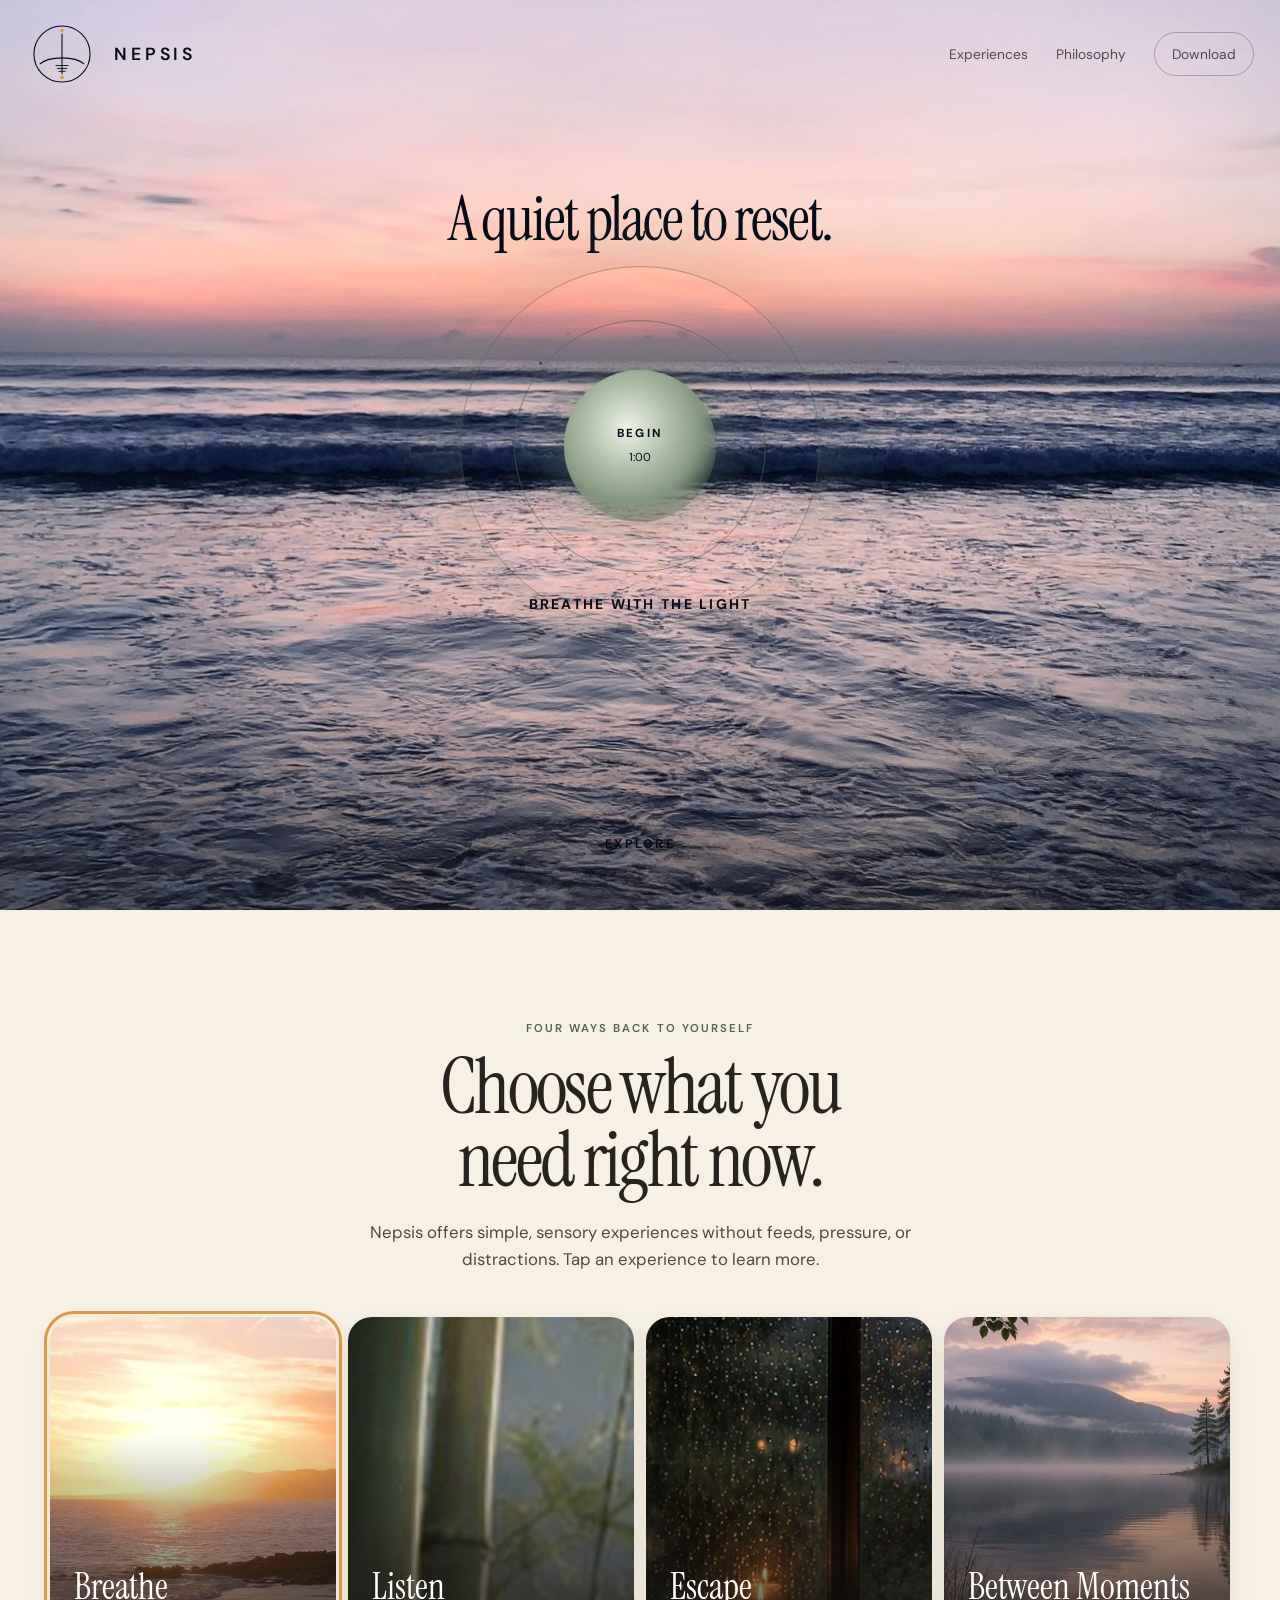
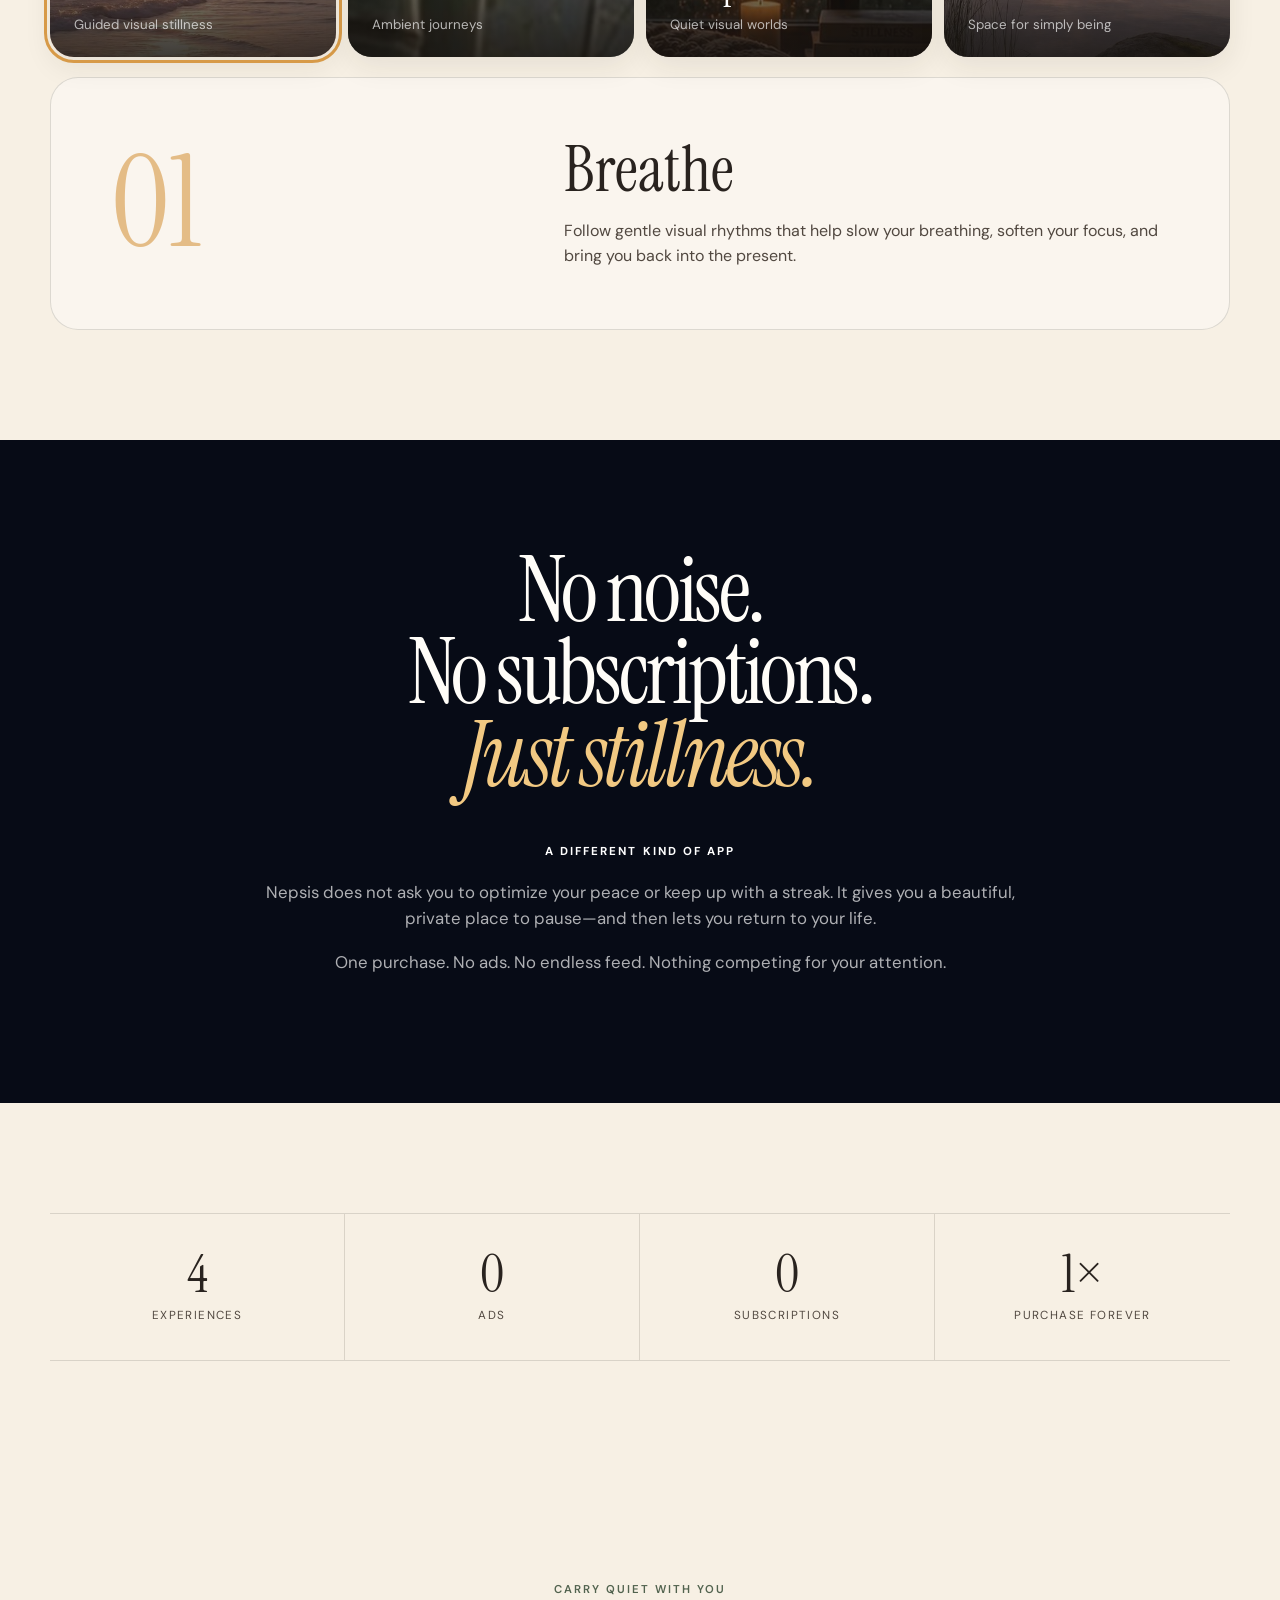
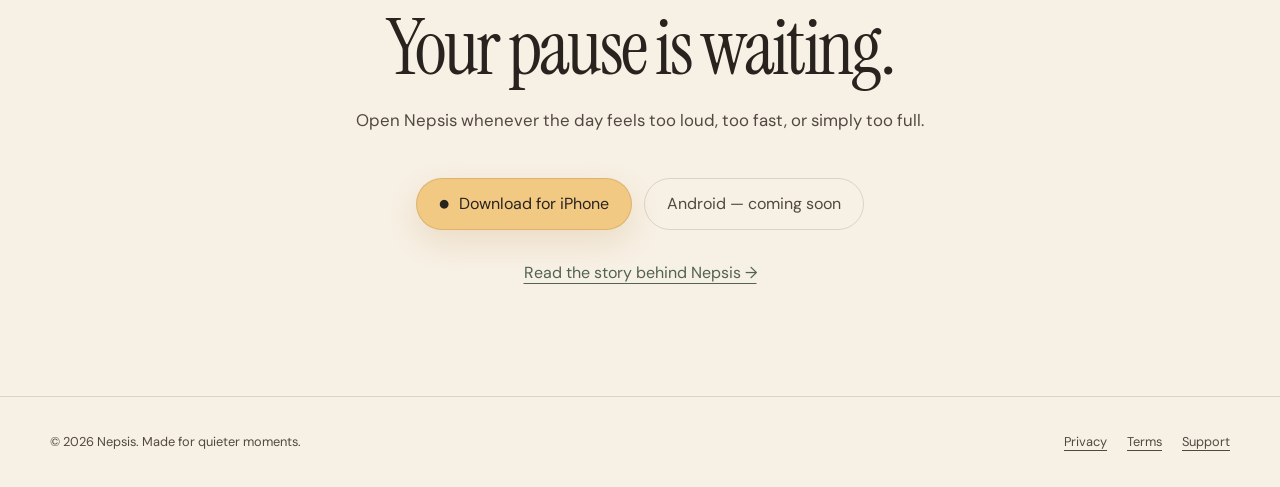
==== index.html @ 933b90a8 "Update index.html" ====
<!doctype html>
<html lang="en">
<head>
  <meta charset="utf-8">
  <meta name="viewport" content="width=device-width, initial-scale=1">
  <meta name="theme-color" content="#29231f">
  <meta name="description" content="Nepsis is a quiet space to breathe, listen, escape, and be still.">
  <title>Nepsis — A quiet place to reset</title>

  <link rel="preconnect" href="https://fonts.googleapis.com">
  <link rel="preconnect" href="https://fonts.gstatic.com" crossorigin>
  <link href="https://fonts.googleapis.com/css2?family=DM+Sans:wght@400;500;600&family=Instrument+Serif:ital@0;1&display=swap" rel="stylesheet">

  <style>
    :root {
      --ink: #29231f;
      --ink-soft: #514840;
      --cream: #f7f0e4;
      --cream-deep: #eee3d3;
      --sage: #879882;
      --sage-dark: #52634f;
      --amber: #d79a48;
      --amber-light: #f2c982;
      --mist: #dde2d7;
      --white: #fffdf8;
      --navy: #070b16;
      --line: rgba(41, 35, 31, 0.14);
      --shadow: 0 24px 70px rgba(38, 30, 23, 0.18);
      --serif: "Instrument Serif", Georgia, serif;
      --sans: "DM Sans", system-ui, sans-serif;
    }

    * { box-sizing: border-box; }
    html { scroll-behavior: smooth; }
    body {
      margin: 0;
      color: var(--ink);
      background: var(--cream);
      font-family: var(--sans);
      line-height: 1.6;
      overflow-x: hidden;
    }
    button, a { -webkit-tap-highlight-color: transparent; }
    button { font: inherit; }
    img { display: block; max-width: 100%; }
    a { color: inherit; }

    .skip-link {
      position: fixed;
      top: 10px;
      left: 10px;
      z-index: 1000;
      transform: translateY(-160%);
      padding: .75rem 1rem;
      color: var(--ink);
      background: var(--ink);
      border-radius: 999px;
    }
    .skip-link:focus { transform: translateY(0); }

    .hero {
      position: relative;
      min-height: 100svh;
      color: var(--white);
      isolation: isolate;
      overflow: hidden;
      background:
        linear-gradient(0deg, rgba(7,11,22,.12), transparent 38%),
        url("[data-uri]") center/cover;
    }
    .hero::after {
      content: "";
      position: absolute;
      inset: auto 0 0;
      height: 25%;
      z-index: -1;
      background: linear-gradient(transparent, rgba(42,34,26,.24));
    }

    .nav {
      width: 100%;
      margin: 0;
      padding: 18px 26px;
      display: flex;
      align-items: center;
      justify-content: space-between;
      gap: 24px;
    }
    .brand {
      display: inline-flex;
      align-items: center;
      gap: 16px;
      text-decoration: none;
      color: var(--navy);
      font-size: 1.1rem;
      font-weight: 600;
      letter-spacing: .22em;
    }
    .brand-logo {
      width: 72px;
      height: 72px;
      flex: 0 0 auto;
      color: var(--navy);
      filter: drop-shadow(0 1px 8px rgba(255,255,255,.38));
    }
    .nav-links {
      display: flex;
      align-items: center;
      gap: 28px;
      font-size: .86rem;
    }
    .nav-links a {
      text-decoration: none;
      color: rgba(41,35,31,.78);
      transition: color .2s ease;
    }
    .nav-links a:hover,
    .nav-links a:focus-visible { color: var(--ink); }
    .nav-download {
      padding: 10px 17px;
      border: 1px solid rgba(41,35,31,.3);
      border-radius: 999px;
    }

    .hero-inner {
      width: min(1180px, calc(100% - 40px));
      min-height: calc(100svh - 98px);
      margin: 0 auto;
      padding: clamp(50px, 9vh, 115px) 0 95px;
      display: grid;
      grid-template-columns: 1.1fr .9fr;
      align-items: center;
      gap: clamp(30px, 8vw, 120px);
    }
    .eyebrow {
      margin: 0 0 20px;
      display: flex;
      align-items: center;
      gap: 12px;
      color: var(--navy);
      text-transform: uppercase;
      letter-spacing: .18em;
      font-size: .86rem;
      font-weight: 700;
    }
    .eyebrow::before {
      content: "";
      width: 36px;
      height: 1px;
      background: var(--amber-light);
    }
    .hero-copy {
      max-width: 570px;
      position: relative;
      z-index: 4;
    }
    h1 {
      max-width: 570px;
      margin: 0;
      font-family: var(--serif);
      font-size: clamp(4rem, 5.8vw, 6.7rem);
      font-weight: 400;
      color: var(--navy);
      line-height: .9;
      letter-spacing: -.045em;
      text-wrap: balance;
    }
    .hero-copy > p:not(.eyebrow) {
      max-width: 510px;
      margin: 30px 0 0;
      color: var(--navy);
      font-size: clamp(1.08rem, 1.45vw, 1.26rem);
      font-weight: 500;
      line-height: 1.55;
    }
    .hero-actions {
      margin-top: 34px;
      display: flex;
      flex-wrap: wrap;
      gap: 12px;
    }
    .button {
      min-height: 52px;
      padding: 0 22px;
      border: 1px solid transparent;
      border-radius: 999px;
      display: inline-flex;
      align-items: center;
      justify-content: center;
      gap: 10px;
      text-decoration: none;
      cursor: pointer;
      transition: transform .2s ease, background .2s ease, border-color .2s ease;
    }
    .button:hover { transform: translateY(-2px); }
    .button-primary {
      color: var(--ink);
      background: var(--amber-light);
      box-shadow: 0 12px 32px rgba(215,154,72,.22);
    }
    .button-secondary {
      color: white;
      background: rgba(28,23,20,.92);
      border-color: rgba(28,23,20,.92);
      backdrop-filter: blur(12px);
    }
    .button-dark {
      color: var(--ink) !important;
      background: var(--amber-light);
      border-color: rgba(121, 78, 25, .18);
      box-shadow: 0 12px 30px rgba(179, 120, 45, .16);
    }
    .button-dark::before {
      content: "●";
      color: var(--ink);
      font-size: .72rem;
    }
    .play-icon {
      width: 26px;
      height: 26px;
      display: grid;
      place-items: center;
      border: 1px solid currentColor;
      border-radius: 50%;
      font-size: .65rem;
    }

    .breath-stage {
      width: min(32vw, 360px);
      min-height: 360px;
      position: absolute;
      left: 50%;
      top: 49%;
      z-index: 3;
      transform: translate(-50%, -50%);
      display: grid;
      place-items: center;
      padding: 0;
      pointer-events: none;
    }
    .orb-heading {
      position: absolute;
      left: 50%;
      bottom: calc(100% + 18px);
      width: min(760px, 72vw);
      max-width: none;
      margin: 0;
      transform: translateX(-50%);
      color: var(--navy);
      font-family: var(--serif);
      font-size: clamp(3.4rem, 4.8vw, 5.5rem);
      font-weight: 400;
      line-height: .95;
      letter-spacing: -.035em;
      text-align: center;
      white-space: nowrap;
      pointer-events: none;
    }
    .orb-button {
      position: relative;
      width: 100%;
      aspect-ratio: 1;
      border: 0;
      border-radius: 50%;
      color: white;
      background: transparent;
      cursor: pointer;
      display: grid;
      place-items: center;
      pointer-events: auto;
    }
    .orb-button::before,
    .orb-button::after,
    .orb-core {
      content: "";
      position: absolute;
      border-radius: 50%;
    }
    .orb-button::before {
      inset: 0;
      border: 1px solid rgba(82,99,79,.5);
      box-shadow: 0 0 75px 14px rgba(135,152,130,.2);
    }
    .orb-button::after {
      inset: 15%;
      border: 1px solid rgba(82,99,79,.62);
    }
    .orb-core {
      inset: 29%;
      background:
        radial-gradient(circle at 42% 38%, #edf2e9 0%, #b8c5b1 28%, #879882 56%, rgba(82,99,79,.36) 75%, transparent 76%);
      filter: drop-shadow(0 0 28px rgba(109,132,104,.6));
      transition: transform 4s cubic-bezier(.4,0,.2,1), filter 1s ease;
    }
    .orb-label {
      position: absolute;
      bottom: 3%;
      left: 50%;
      transform: translateX(-50%);
      width: max-content;
      color: var(--navy);
      font-size: .88rem;
      font-weight: 700;
      letter-spacing: .16em;
      text-transform: uppercase;
    }
    .orb-button:hover .orb-core { filter: drop-shadow(0 0 42px rgba(109,132,104,.9)); }

    .scroll-cue {
      position: absolute;
      left: 50%;
      bottom: 22px;
      transform: translateX(-50%);
      z-index: 2;
      color: var(--navy);
      font-size: .78rem;
      font-weight: 700;
      text-transform: uppercase;
      letter-spacing: .18em;
      text-decoration: none;
      display: grid;
      place-items: center;
      gap: 8px;
    }
    .scroll-cue::after {
      content: "";
      width: 1px;
      height: 25px;
      background: rgba(41,35,31,.45);
    }

    .section {
      width: min(1180px, calc(100% - 40px));
      margin: 0 auto;
      padding: 110px 0;
    }
    .section-kicker {
      margin: 0 0 13px;
      color: var(--sage-dark);
      text-transform: uppercase;
      letter-spacing: .18em;
      font-size: .71rem;
      font-weight: 600;
    }
    .section-heading {
      max-width: 760px;
      margin: 0;
      font-family: var(--serif);
      font-size: clamp(3rem, 6vw, 5.6rem);
      font-weight: 400;
      line-height: .95;
      letter-spacing: -.035em;
      text-wrap: balance;
    }
    .section-intro {
      max-width: 620px;
      margin: 22px 0 44px;
      color: var(--ink-soft);
      font-size: 1.05rem;
    }

    .experience-tabs {
      display: grid;
      grid-template-columns: repeat(4, 1fr);
      gap: 12px;
    }
    #experiences > .section-kicker,
    #experiences > .section-heading,
    #experiences > .section-intro {
      margin-left: auto;
      margin-right: auto;
      text-align: center;
    }
    .experience-tab {
      padding: 0;
      border: 0;
      border-radius: 24px;
      overflow: hidden;
      position: relative;
      min-height: 340px;
      color: white;
      background: var(--ink);
      text-align: left;
      cursor: pointer;
      box-shadow: 0 10px 28px rgba(41,35,31,.08);
    }
    .experience-tab {
      background-size: cover;
      background-position: center;
    }
    /* ORIGINAL_APP_IMAGES */
  .card-breathe{ background-image:url('[data-uri]'); }
  .card-listen{ background-image:url('[data-uri]'); }
  .card-escape{ background-image:url('[data-uri]'); }
  .card-between{ background-image:url('[data-uri]'); }
    .experience-tab::after {
      content: "";
      position: absolute;
      inset: 0;
      background: linear-gradient(transparent 35%, rgba(25,21,18,.84));
    }
    .experience-tab span {
      position: absolute;
      z-index: 1;
      left: 24px;
      right: 24px;
      bottom: 22px;
    }
    .experience-tab strong {
      display: block;
      font-family: var(--serif);
      font-size: 2.25rem;
      font-weight: 400;
      line-height: 1;
    }
    .experience-tab small {
      display: block;
      margin-top: 9px;
      color: rgba(255,255,255,.68);
    }
    .experience-tab:hover,
    .experience-tab[aria-selected="true"] { background-size: 106%; }
    .experience-tab[aria-selected="true"] {
      outline: 3px solid var(--amber);
      outline-offset: 3px;
    }

    .experience-panel {
      margin-top: 20px;
      min-height: 245px;
      padding: clamp(30px, 5vw, 60px);
      border: 1px solid var(--line);
      border-radius: 28px;
      display: grid;
      grid-template-columns: .8fr 1.2fr;
      align-items: center;
      gap: 50px;
      background: rgba(255,255,255,.36);
    }
    .panel-number {
      font-family: var(--serif);
      color: var(--amber);
      font-size: clamp(5rem, 10vw, 9rem);
      line-height: .75;
      opacity: .62;
    }
    .experience-panel h3 {
      margin: 0;
      font-family: var(--serif);
      font-size: clamp(2.4rem, 5vw, 4.3rem);
      font-weight: 400;
      line-height: 1;
    }
    .experience-panel p {
      max-width: 620px;
      margin: 16px 0 0;
      color: var(--ink-soft);
    }

    .philosophy {
      width: 100%;
      background: var(--navy);
      color: var(--white);
    }
    .philosophy .section {
      display: block;
      text-align: center;
    }
    .quote {
      margin: 0 auto;
      max-width: 900px;
      font-family: var(--serif);
      font-size: clamp(3.5rem, 7vw, 6.9rem);
      line-height: .92;
      letter-spacing: -.04em;
    }
    .quote em { color: var(--amber-light); font-weight: 400; }
    .philosophy-copy {
      max-width: 760px;
      margin: 46px auto 0;
      color: rgba(255,255,255,.68);
      font-size: 1.05rem;
    }
    .philosophy-copy strong {
      display: block;
      margin-bottom: 13px;
      color: white;
      font-size: .72rem;
      text-transform: uppercase;
      letter-spacing: .18em;
    }

    .facts {
      display: grid;
      grid-template-columns: repeat(4, 1fr);
      border-top: 1px solid var(--line);
      border-bottom: 1px solid var(--line);
    }
    .fact {
      padding: 34px 25px;
      text-align: center;
      border-right: 1px solid var(--line);
    }
    .fact:last-child { border-right: 0; }
    .fact strong {
      display: block;
      font-family: var(--serif);
      font-size: 3.3rem;
      font-weight: 400;
      line-height: 1;
    }
    .fact span {
      color: var(--ink-soft);
      font-size: .73rem;
      text-transform: uppercase;
      letter-spacing: .12em;
    }

    .download {
      text-align: center;
    }
    .download .section-heading { margin-inline: auto; }
    .download .section-intro { margin-inline: auto; }
    .download-actions {
      display: flex;
      justify-content: center;
      flex-wrap: wrap;
      gap: 12px;
    }
    .coming-soon {
      color: var(--ink-soft);
      background: transparent;
      border-color: var(--line);
      cursor: default;
    }
    .book-link {
      margin-top: 30px;
      display: inline-block;
      color: var(--sage-dark);
      text-underline-offset: 5px;
    }

    footer {
      border-top: 1px solid var(--line);
    }
    .footer-inner {
      width: min(1180px, calc(100% - 40px));
      margin: 0 auto;
      padding: 35px 0;
      display: flex;
      justify-content: space-between;
      gap: 25px;
      color: var(--ink-soft);
      font-size: .8rem;
    }
    .footer-links { display: flex; flex-wrap: wrap; gap: 20px; }
    .footer-links a { text-underline-offset: 4px; }

    .orb-button.inhale .orb-core { animation: inhale 4s ease-in-out forwards; }
    .orb-button.hold .orb-core { transform: scale(1.2); }
    .orb-button.exhale .orb-core { animation: exhale 6s ease-in-out forwards; }
    @keyframes inhale { from { transform: scale(.68); } to { transform: scale(1); } }
    @keyframes exhale { from { transform: scale(1); } to { transform: scale(.68); } }
    .breath-status {
      position: absolute;
      top: 50%;
      left: 50%;
      z-index: 3;
      transform: translate(-50%, -50%);
      text-align: center;
      color: var(--navy);
      pointer-events: none;
    }
    .breath-status strong {
      display: block;
      font-size: .73rem;
      letter-spacing: .2em;
      text-transform: uppercase;
    }
    .breath-status span {
      display: block;
      margin-top: 6px;
      font-size: .72rem;
      font-variant-numeric: tabular-nums;
    }

    :focus-visible {
      outline: 3px solid var(--amber-light);
      outline-offset: 4px;
    }

    @media (max-width: 900px) {
      .nav-links a:not(.nav-download) { display: none; }
      .hero-inner { grid-template-columns: 1fr; align-content: center; }
      .hero-copy { padding-top: 4vh; }
      .breath-stage {
        width: min(54vw, 320px);
        min-height: 320px;
        left: 50%;
        top: 58%;
      }
      .orb-button { width: 100%; }
      .experience-tabs { grid-template-columns: 1fr 1fr; }
      .philosophy .section { grid-template-columns: 1fr; gap: 45px; }
    }

    @media (max-width: 620px) {
      .nav { width: 100%; padding: 14px; }
      .brand { gap: 10px; font-size: .85rem; }
      .brand-logo { width: 48px; height: 48px; }
      .nav-download { padding: 8px 12px; }
      .hero-inner, .section, .footer-inner { width: min(100% - 28px, 1180px); }
      .hero-inner { padding-top: 35px; gap: 10px; }
      h1 { font-size: clamp(3.65rem, 17vw, 5.4rem); }
      .hero-actions { display: grid; }
      .button { width: 100%; }
      .breath-stage { min-height: 270px; }
      .breath-stage {
        position: relative;
        left: auto;
        top: auto;
        transform: none;
        width: min(76vw, 290px);
        min-height: auto;
        margin: 100px auto 30px;
        display: flex;
        flex-direction: column;
      }
      .orb-heading {
        position: static;
        width: min(94vw, 560px);
        margin: 0 0 24px;
        transform: none;
        font-size: clamp(3rem, 14vw, 4.8rem);
        white-space: normal;
      }
      .orb-label { bottom: 0; }
      .section { padding: 80px 0; }
      .experience-tabs { grid-template-columns: 1fr; }
      .experience-tab { min-height: 240px; }
      .experience-panel { grid-template-columns: 1fr; gap: 22px; }
      .panel-number { font-size: 5rem; }
      .facts { grid-template-columns: 1fr 1fr; }
      .fact:nth-child(2) { border-right: 0; }
      .fact:nth-child(-n+2) { border-bottom: 1px solid var(--line); }
      .footer-inner { flex-direction: column; }
    }

    @media (prefers-reduced-motion: reduce) {
      html { scroll-behavior: auto; }
      *, *::before, *::after {
        animation-duration: .01ms !important;
        animation-iteration-count: 1 !important;
        transition-duration: .01ms !important;
      }
    }
  </style>
</head>

<body>
  <a class="skip-link" href="#main">Skip to content</a>

  <header class="hero" id="home">
    <nav class="nav" aria-label="Main navigation">
      <a class="brand" href="#home" aria-label="Nepsis home">
        <svg class="brand-logo" viewBox="0 0 200 200" fill="none" aria-hidden="true">
          <circle cx="100" cy="100" r="78" stroke="currentColor" stroke-width="3"/>
          <circle cx="100" cy="35" r="5" fill="#d79a48"/>
          <circle cx="100" cy="165" r="5" fill="#d79a48"/>
          <line x1="100" y1="44" x2="100" y2="156" stroke="currentColor" stroke-width="3"/>
          <path d="M38 128 C65 105 135 105 162 128" stroke="currentColor" stroke-width="3"/>
          <line x1="82" y1="132" x2="118" y2="132" stroke="currentColor" stroke-width="2.5"/>
          <line x1="86" y1="140" x2="114" y2="140" stroke="currentColor" stroke-width="2.5"/>
          <line x1="90" y1="148" x2="110" y2="148" stroke="currentColor" stroke-width="2.5"/>
        </svg>
        <span>NEPSIS</span>
      </a>
      <div class="nav-links">
        <a href="#experiences">Experiences</a>
        <a href="#philosophy">Philosophy</a>
        <a class="nav-download" href="#download">Download</a>
      </div>
    </nav>

    <div class="hero-inner">
      <div class="breath-stage">
        <h1 class="orb-heading">A quiet place to reset.</h1>
        <button class="orb-button breath-trigger" type="button" aria-label="Open a 60-second guided breathing exercise">
          <span class="orb-core" aria-hidden="true"></span>
          <span class="breath-status"><strong id="hero-phase">Begin</strong><span id="hero-time">1:00</span></span>
          <span class="orb-label">Breathe with the light</span>
        </button>
      </div>
    </div>
    <a class="scroll-cue" href="#experiences">Explore</a>
  </header>

  <main id="main">
    <section class="section" id="experiences">
      <p class="section-kicker">Four ways back to yourself</p>
      <h2 class="section-heading">Choose what you need right now.</h2>
      <p class="section-intro">Nepsis offers simple, sensory experiences without feeds, pressure, or distractions. Tap an experience to learn more.</p>

      <div class="experience-tabs" role="tablist" aria-label="Nepsis experiences">
        <button class="experience-tab card-breathe" role="tab" aria-selected="true" aria-controls="experience-detail" data-key="breathe">
          <span><strong>Breathe</strong><small>Guided visual stillness</small></span>
        </button>
        <button class="experience-tab card-listen" role="tab" aria-selected="false" aria-controls="experience-detail" data-key="listen">
          <span><strong>Listen</strong><small>Ambient journeys</small></span>
        </button>
        <button class="experience-tab card-escape" role="tab" aria-selected="false" aria-controls="experience-detail" data-key="escape">
          <span><strong>Escape</strong><small>Quiet visual worlds</small></span>
        </button>
        <button class="experience-tab card-between" role="tab" aria-selected="false" aria-controls="experience-detail" data-key="moments">
          <span><strong>Between Moments</strong><small>Space for simply being</small></span>
        </button>
      </div>

      <div class="experience-panel" id="experience-detail" role="tabpanel" aria-live="polite">
        <div class="panel-number" id="panel-number">01</div>
        <div>
          <h3 id="panel-title">Breathe</h3>
          <p id="panel-copy">Follow gentle visual rhythms that help slow your breathing, soften your focus, and bring you back into the present.</p>
        </div>
      </div>
    </section>

    <section class="philosophy" id="philosophy">
      <div class="section">
        <blockquote class="quote">No noise.<br>No subscriptions.<br><em>Just stillness.</em></blockquote>
        <div class="philosophy-copy">
          <strong>A different kind of app</strong>
          <p>Nepsis does not ask you to optimize your peace or keep up with a streak. It gives you a beautiful, private place to pause—and then lets you return to your life.</p>
          <p>One purchase. No ads. No endless feed. Nothing competing for your attention.</p>
        </div>
      </div>
    </section>

    <section class="section" aria-label="Nepsis facts">
      <div class="facts">
        <div class="fact"><strong>4</strong><span>Experiences</span></div>
        <div class="fact"><strong>0</strong><span>Ads</span></div>
        <div class="fact"><strong>0</strong><span>Subscriptions</span></div>
        <div class="fact"><strong>1×</strong><span>Purchase forever</span></div>
      </div>
    </section>

    <section class="section download" id="download">
      <p class="section-kicker">Carry quiet with you</p>
      <h2 class="section-heading">Your pause is waiting.</h2>
      <p class="section-intro">Open Nepsis whenever the day feels too loud, too fast, or simply too full.</p>
      <div class="download-actions">
        <a class="button button-dark" href="https://apps.apple.com/us/app/nepsis-space/id6784312699" target="_blank" rel="noopener">Download for iPhone</a>
        <span class="button coming-soon" aria-label="Android version coming soon">Android — coming soon</span>
      </div>
      <a class="book-link" href="/The_App_I_Almost_Didnt_Build%20%283%29.pdf">Read the story behind Nepsis →</a>
    </section>
  </main>

  <footer>
    <div class="footer-inner">
      <span>© <span id="year"></span> Nepsis. Made for quieter moments.</span>
      <div class="footer-links">
        <a href="/privacy-policy.html">Privacy</a>
        <a href="/terms-of-service.html">Terms</a>
        <a href="/support.html">Support</a>
      </div>
    </div>
  </footer>

  <script>
    const experiences = {
      breathe: {
        number: "01",
        title: "Breathe",
        copy: "Follow gentle visual rhythms that help slow your breathing, soften your focus, and bring you back into the present."
      },
      listen: {
        number: "02",
        title: "Listen",
        copy: "Move through a curated collection of ambient soundscapes designed for rest, reflection, reading, or a calmer evening."
      },
      escape: {
        number: "03",
        title: "Escape",
        copy: "Step into slow, atmospheric visual worlds—small doorways away from urgency and back toward wonder."
      },
      moments: {
        number: "04",
        title: "Between Moments",
        copy: "Stay with a quiet image and a looping soundscape. Nothing to complete, achieve, or check off. Just a little room to be."
      }
    };

    const tabs = [...document.querySelectorAll(".experience-tab")];
    const panelNumber = document.getElementById("panel-number");
    const panelTitle = document.getElementById("panel-title");
    const panelCopy = document.getElementById("panel-copy");

    tabs.forEach((tab, index) => {
      tab.addEventListener("click", () => selectExperience(tab));
      tab.addEventListener("keydown", event => {
        if (!["ArrowLeft", "ArrowRight", "ArrowUp", "ArrowDown"].includes(event.key)) return;
        event.preventDefault();
        const direction = ["ArrowRight", "ArrowDown"].includes(event.key) ? 1 : -1;
        const next = tabs[(index + direction + tabs.length) % tabs.length];
        next.focus();
        selectExperience(next);
      });
    });

    function selectExperience(tab) {
      tabs.forEach(item => item.setAttribute("aria-selected", String(item === tab)));
      const content = experiences[tab.dataset.key];
      panelNumber.textContent = content.number;
      panelTitle.textContent = content.title;
      panelCopy.textContent = content.copy;
    }

    const heroOrb = document.querySelector(".orb-button");
    const phaseLabel = document.getElementById("hero-phase");
    const timeLeft = document.getElementById("hero-time");
    const triggers = document.querySelectorAll(".breath-trigger");
    let sessionTimer = null;
    let sessionStartedAt = 0;
    const totalSeconds = 60;

    triggers.forEach(trigger => trigger.addEventListener("click", startBreathing));

    function startBreathing() {
      clearInterval(sessionTimer);
      sessionStartedAt = Date.now();
      document.querySelector(".breath-stage").scrollIntoView({ behavior: "smooth", block: "center" });
      updateSession();
      sessionTimer = setInterval(updateSession, 100);
    }

    function updateSession() {
      const elapsed = Math.min((Date.now() - sessionStartedAt) / 1000, totalSeconds);
      const remaining = Math.max(0, Math.ceil(totalSeconds - elapsed));
      timeLeft.textContent = `0:${String(remaining).padStart(2, "0")}`;
      const cyclePosition = elapsed % 12;
      let phase;
      if (cyclePosition < 4) phase = "inhale";
      else if (cyclePosition < 6) phase = "hold";
      else phase = "exhale";

      heroOrb.className = `orb-button breath-trigger ${phase}`;
      phaseLabel.textContent = phase === "inhale" ? "Breathe in" : phase === "hold" ? "Hold gently" : "Breathe out";

      if (elapsed >= totalSeconds) {
        clearInterval(sessionTimer);
        sessionTimer = null;
        heroOrb.className = "orb-button breath-trigger";
        phaseLabel.textContent = "Complete";
        timeLeft.textContent = "0:00";
      }
    }

    document.getElementById("year").textContent = new Date().getFullYear();
  </script>
</body>
</html>
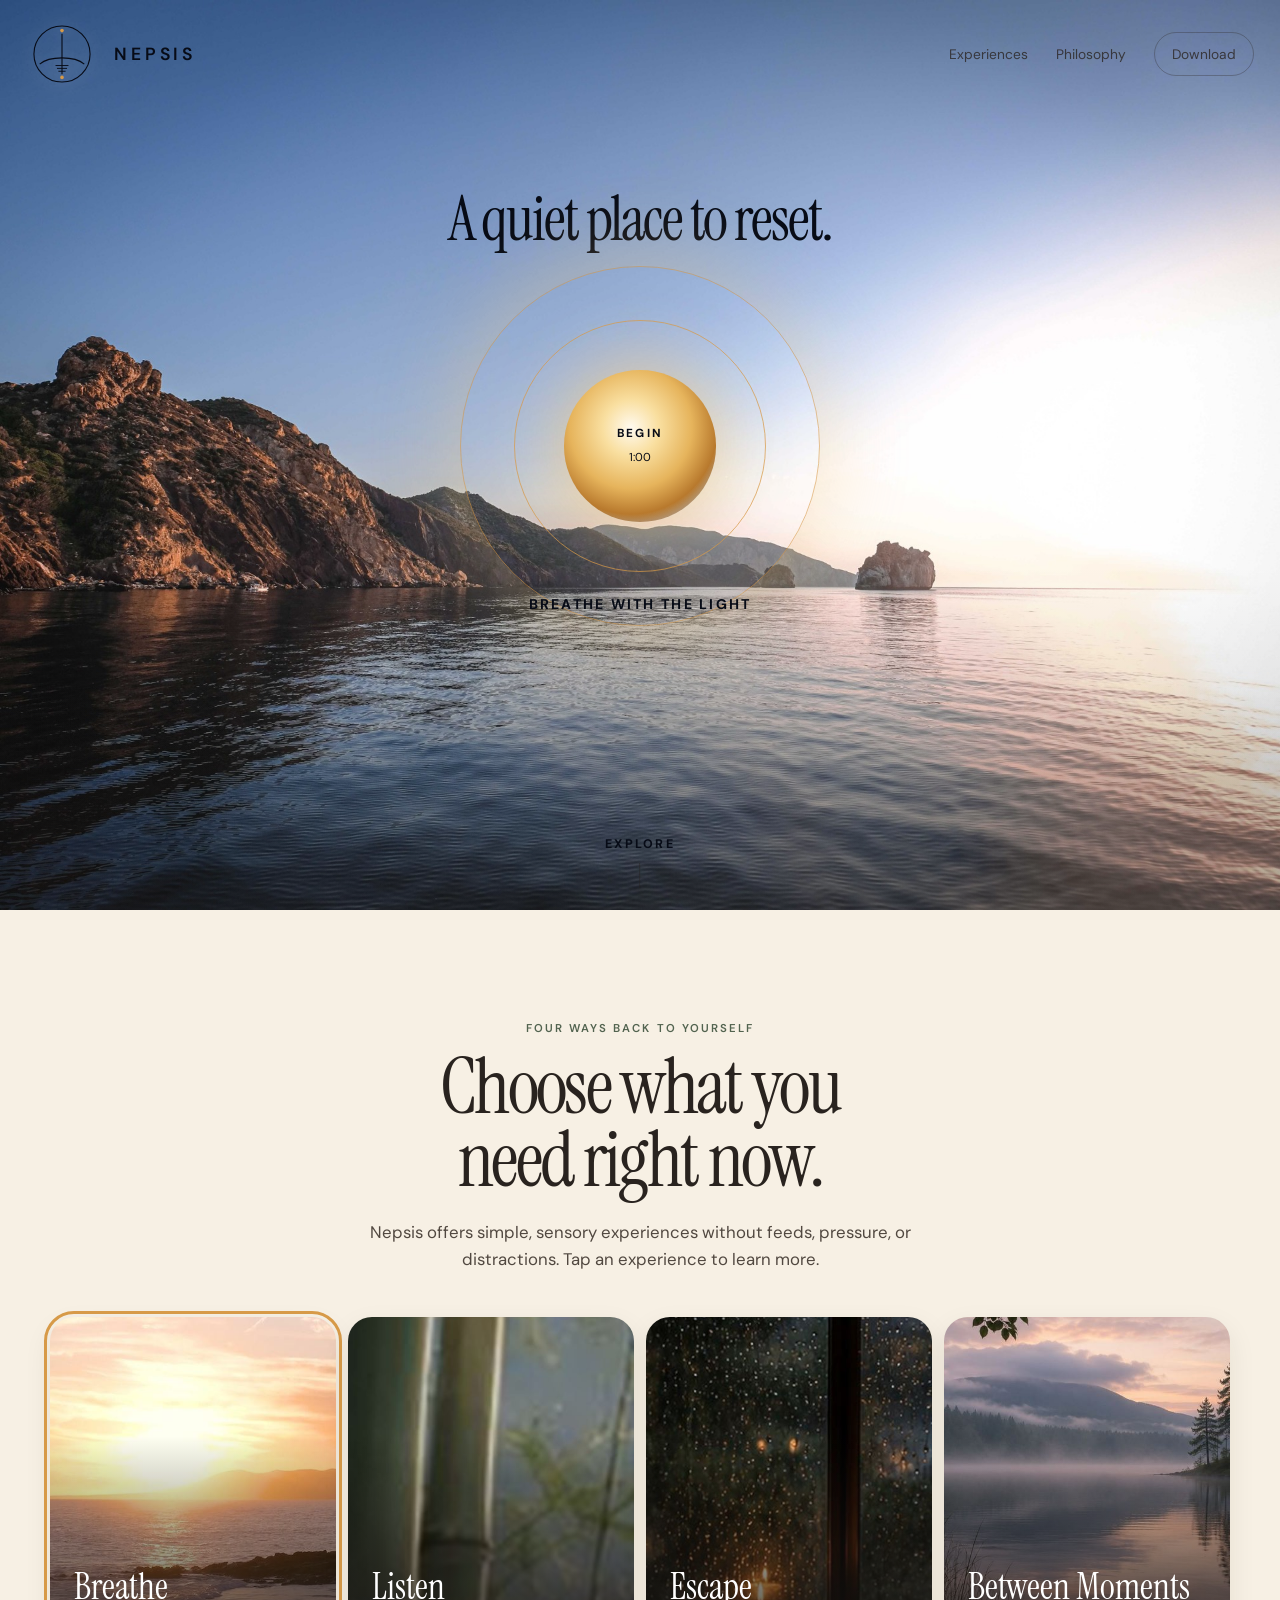
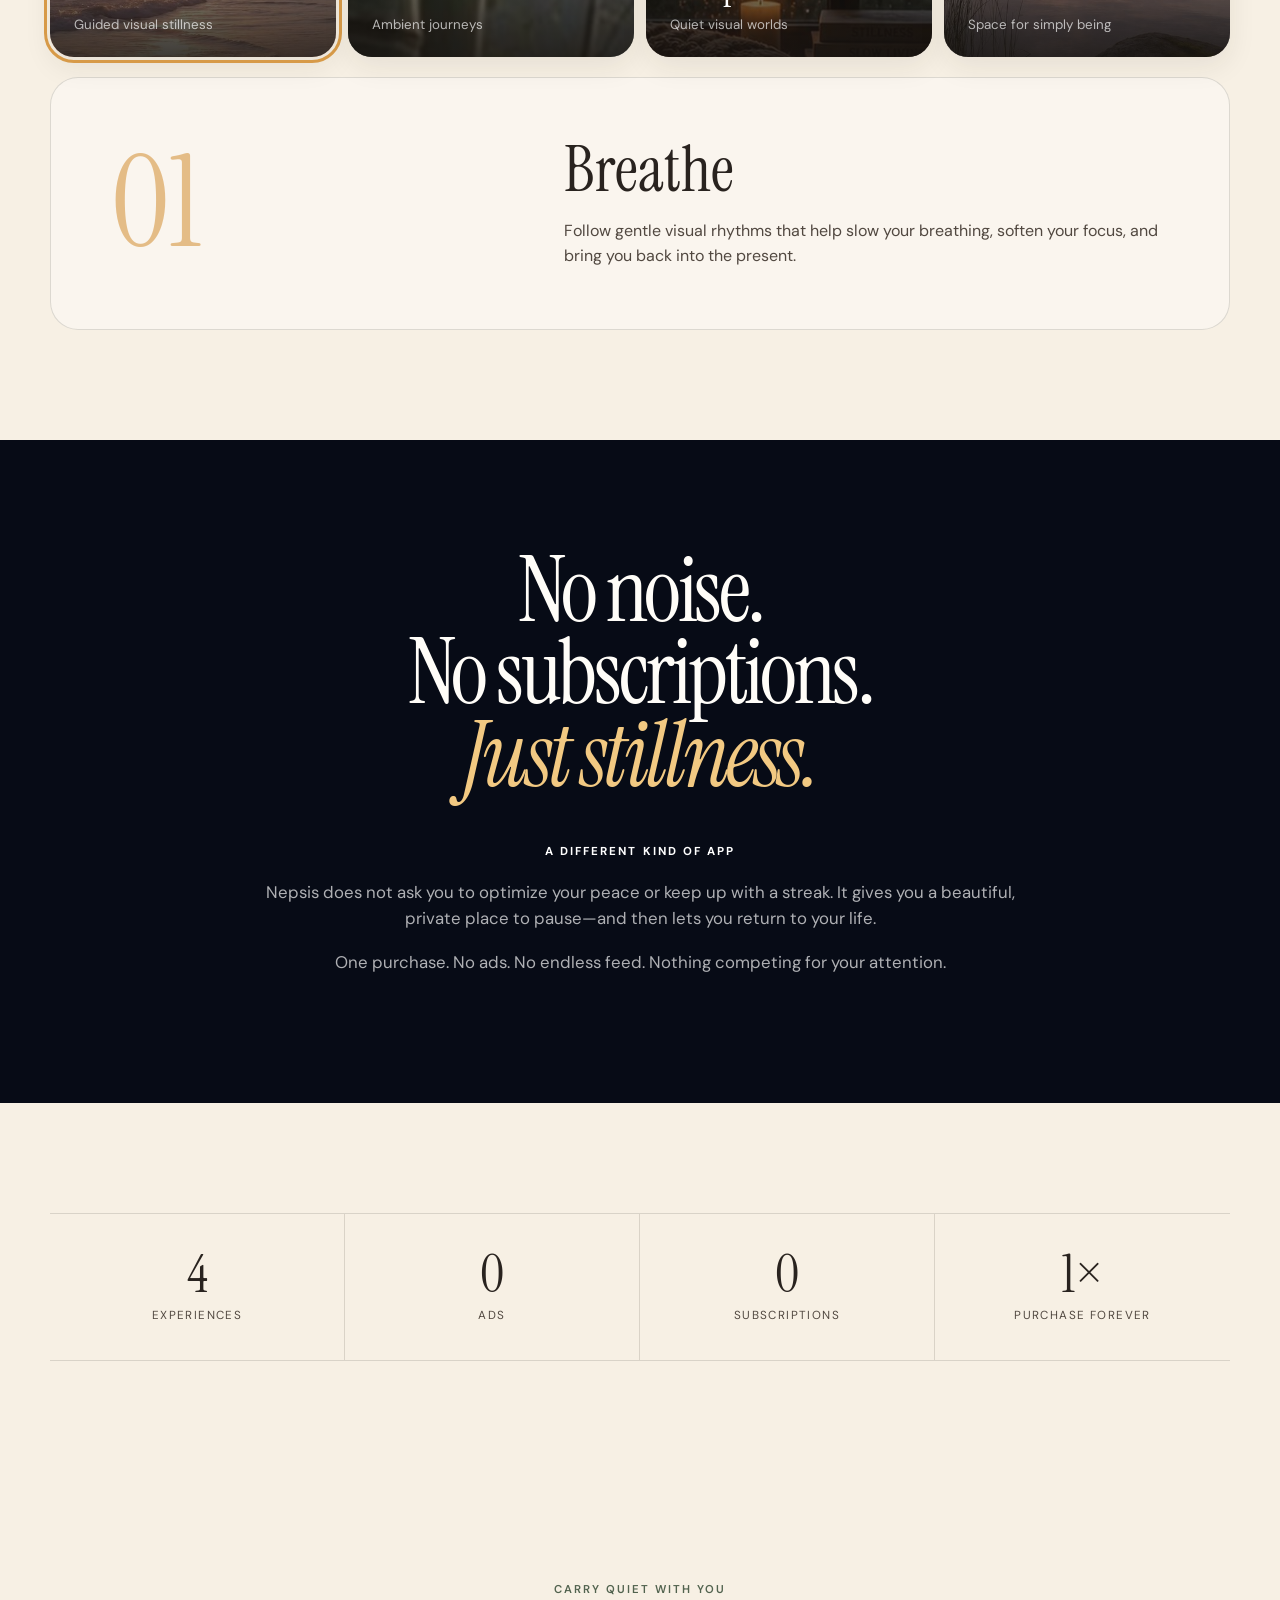
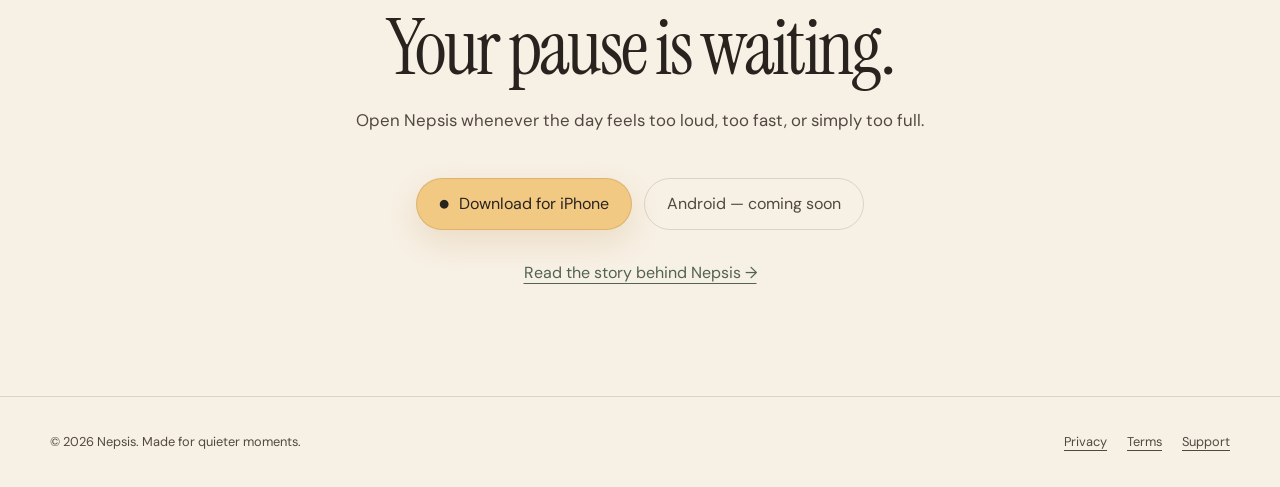
==== commit 14b6c0a4: "Update index.html" ====
--- a/index.html
+++ b/index.html
@@ -66,7 +66,7 @@
       overflow: hidden;
       background:
         linear-gradient(0deg, rgba(7,11,22,.12), transparent 38%),
-        url("[data-uri]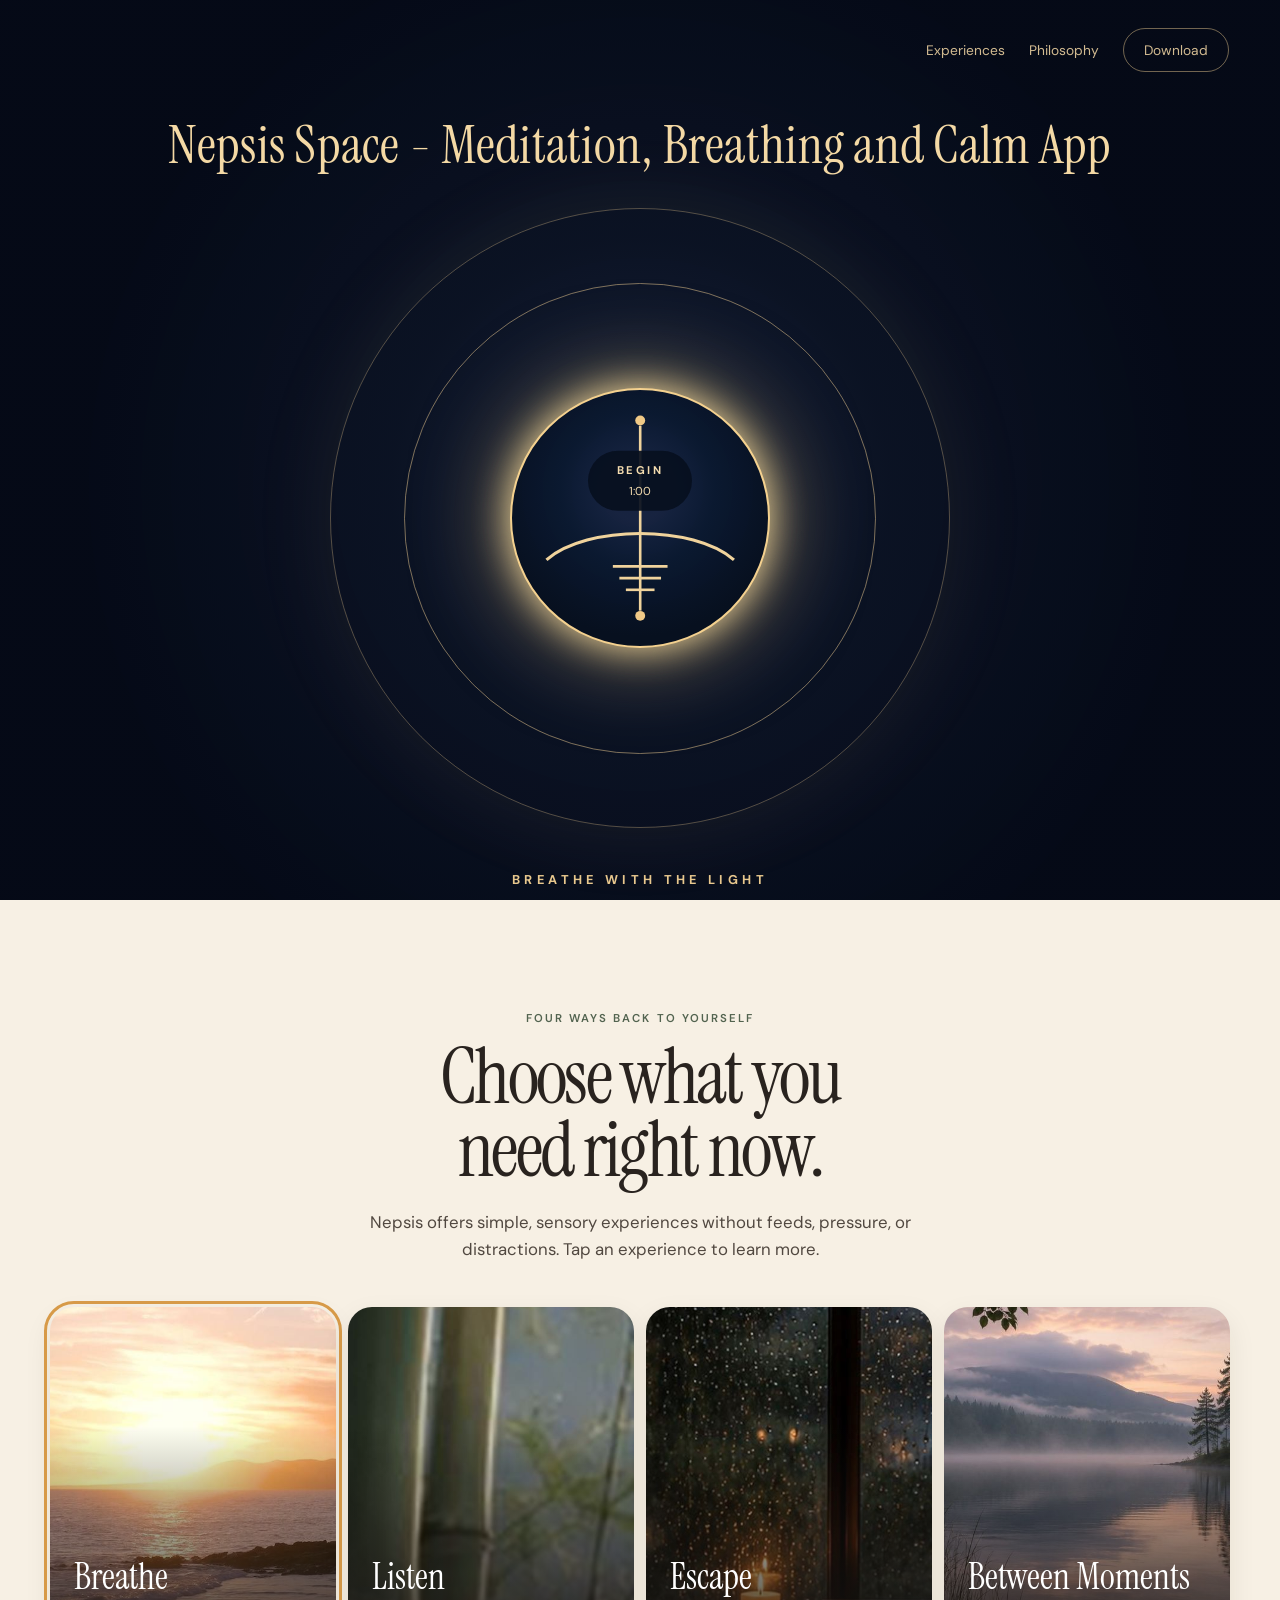
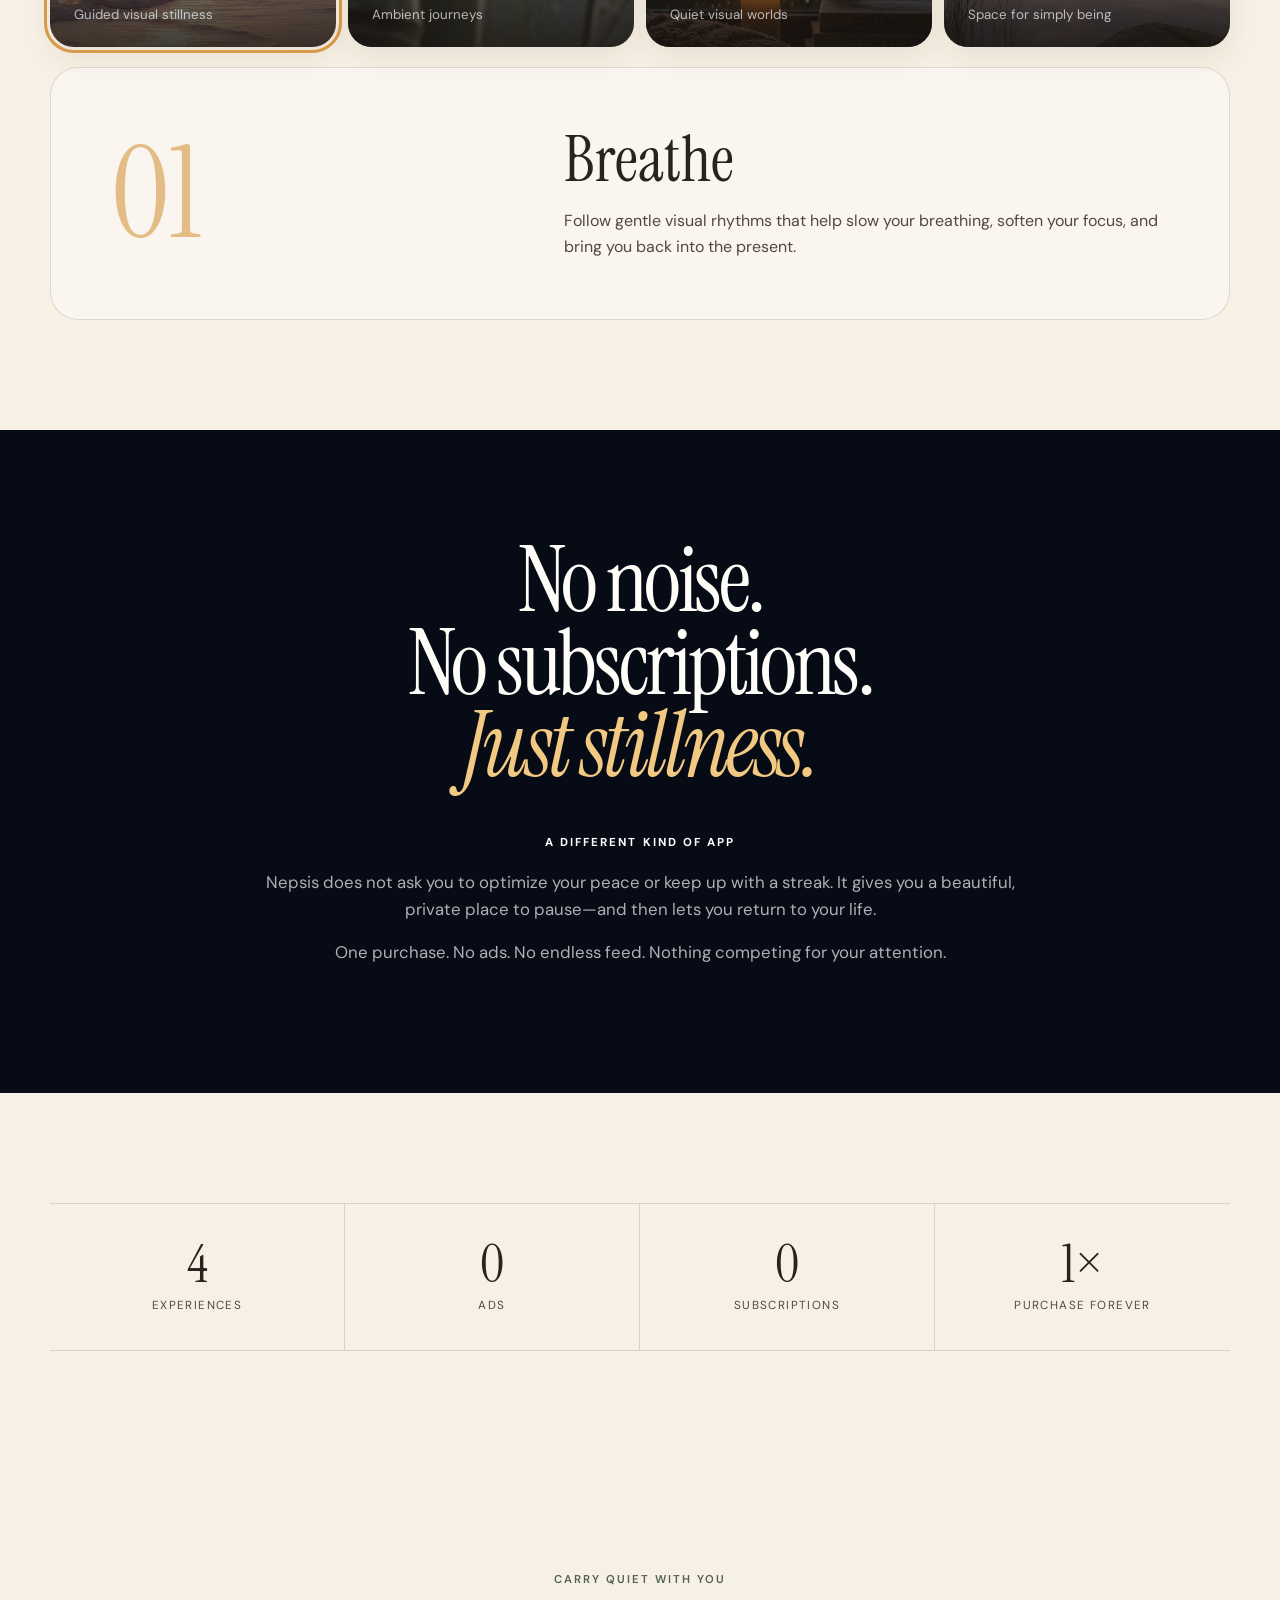
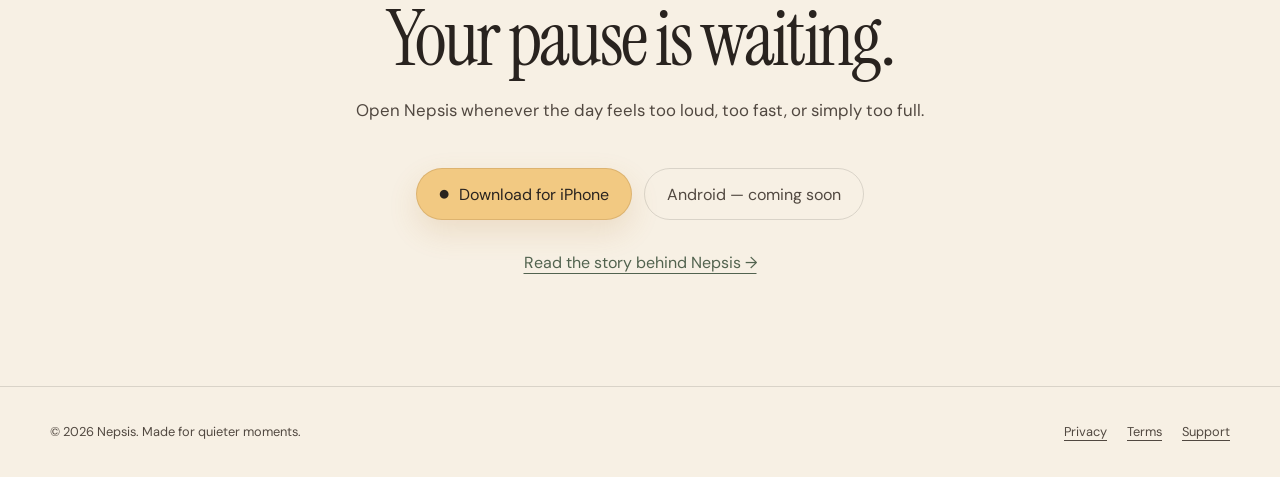
==== commit 2c688d11: "Update index.html" ====
--- a/index.html
+++ b/index.html
@@ -3,9 +3,9 @@
 <head>
   <meta charset="utf-8">
   <meta name="viewport" content="width=device-width, initial-scale=1">
-  <meta name="theme-color" content="#29231f">
-  <meta name="description" content="Nepsis is a quiet space to breathe, listen, escape, and be still.">
-  <title>Nepsis — A quiet place to reset</title>
+  <meta name="theme-color" content="#050a17">
+  <meta name="description" content="Nepsis Space is a meditation, breathing, and calm app designed as a private place to pause, breathe, and reset.">
+  <title>Nepsis Space — Meditation, Breathing and Calm App</title>
 
   <link rel="preconnect" href="https://fonts.googleapis.com">
   <link rel="preconnect" href="https://fonts.gstatic.com" crossorigin>
@@ -64,9 +64,7 @@
       color: var(--white);
       isolation: isolate;
       overflow: hidden;
-      background:
-        linear-gradient(0deg, rgba(7,11,22,.12), transparent 38%),
-        url("[data-uri]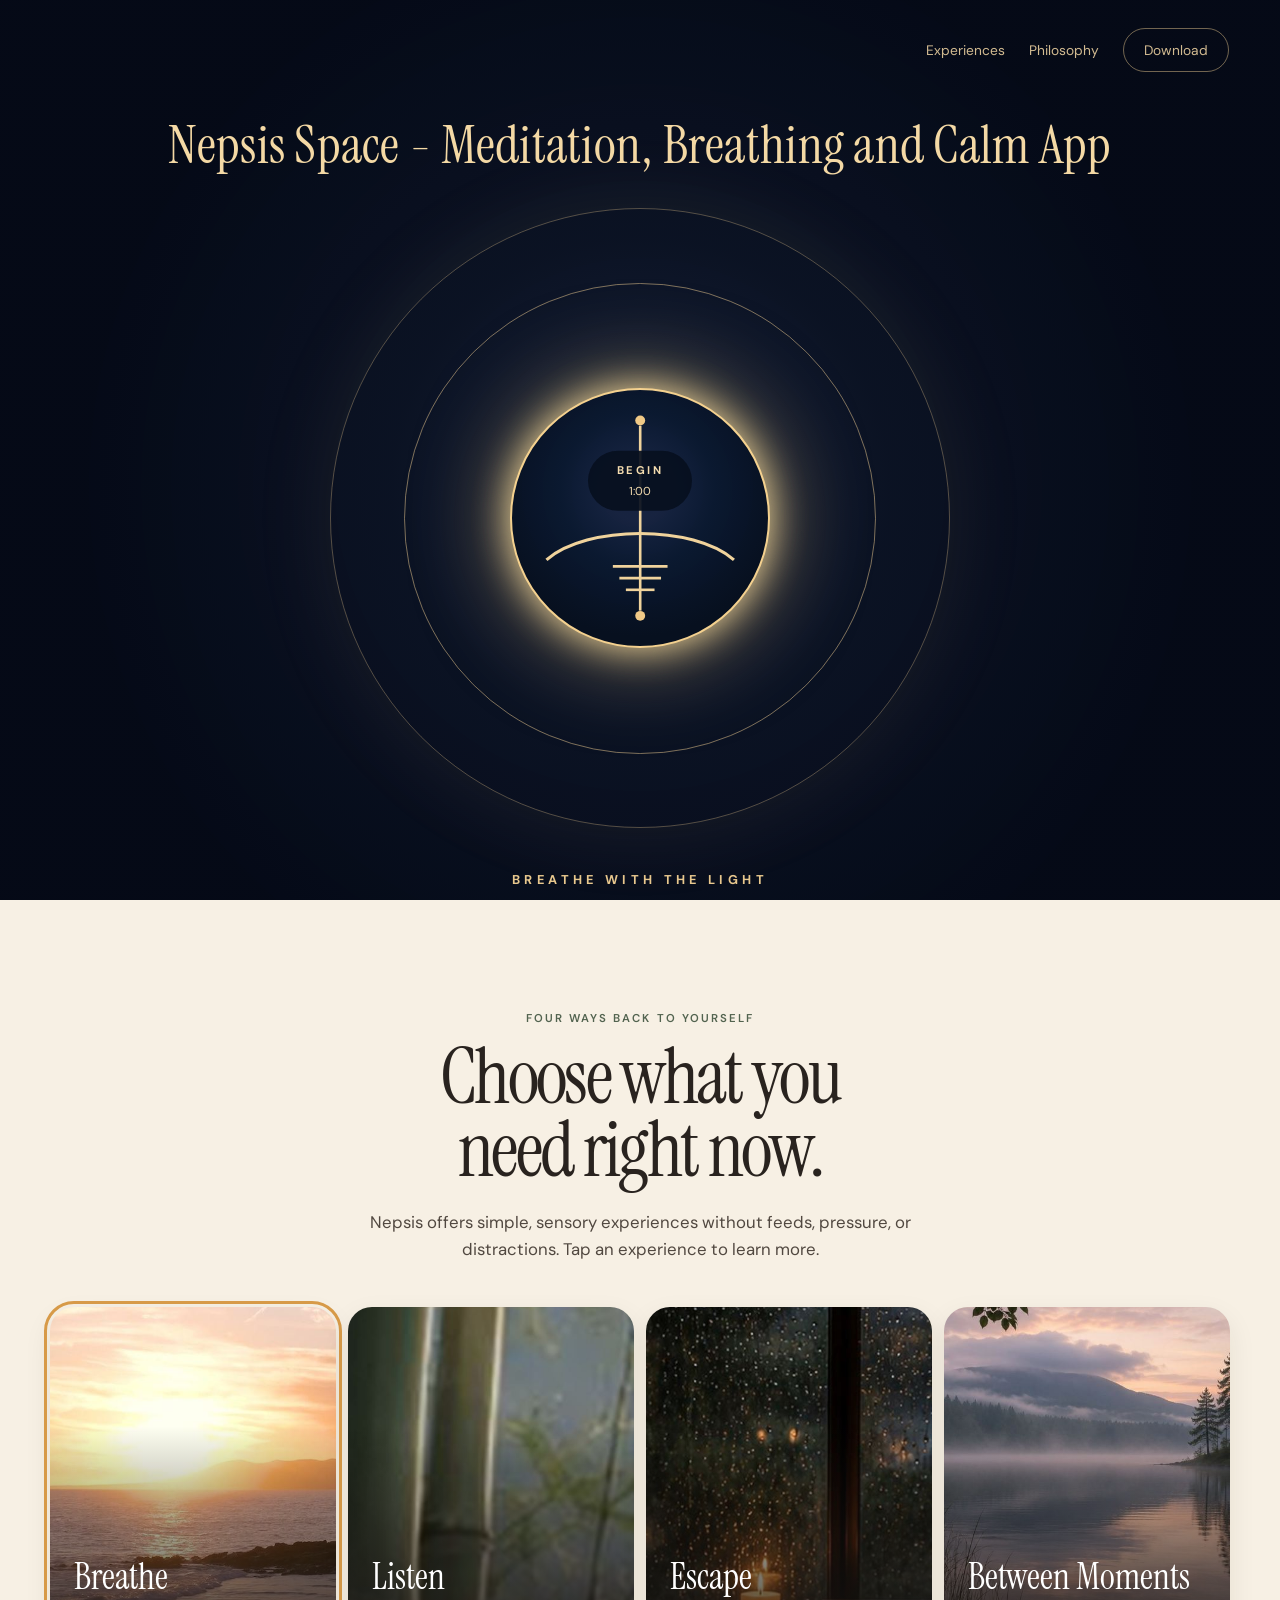
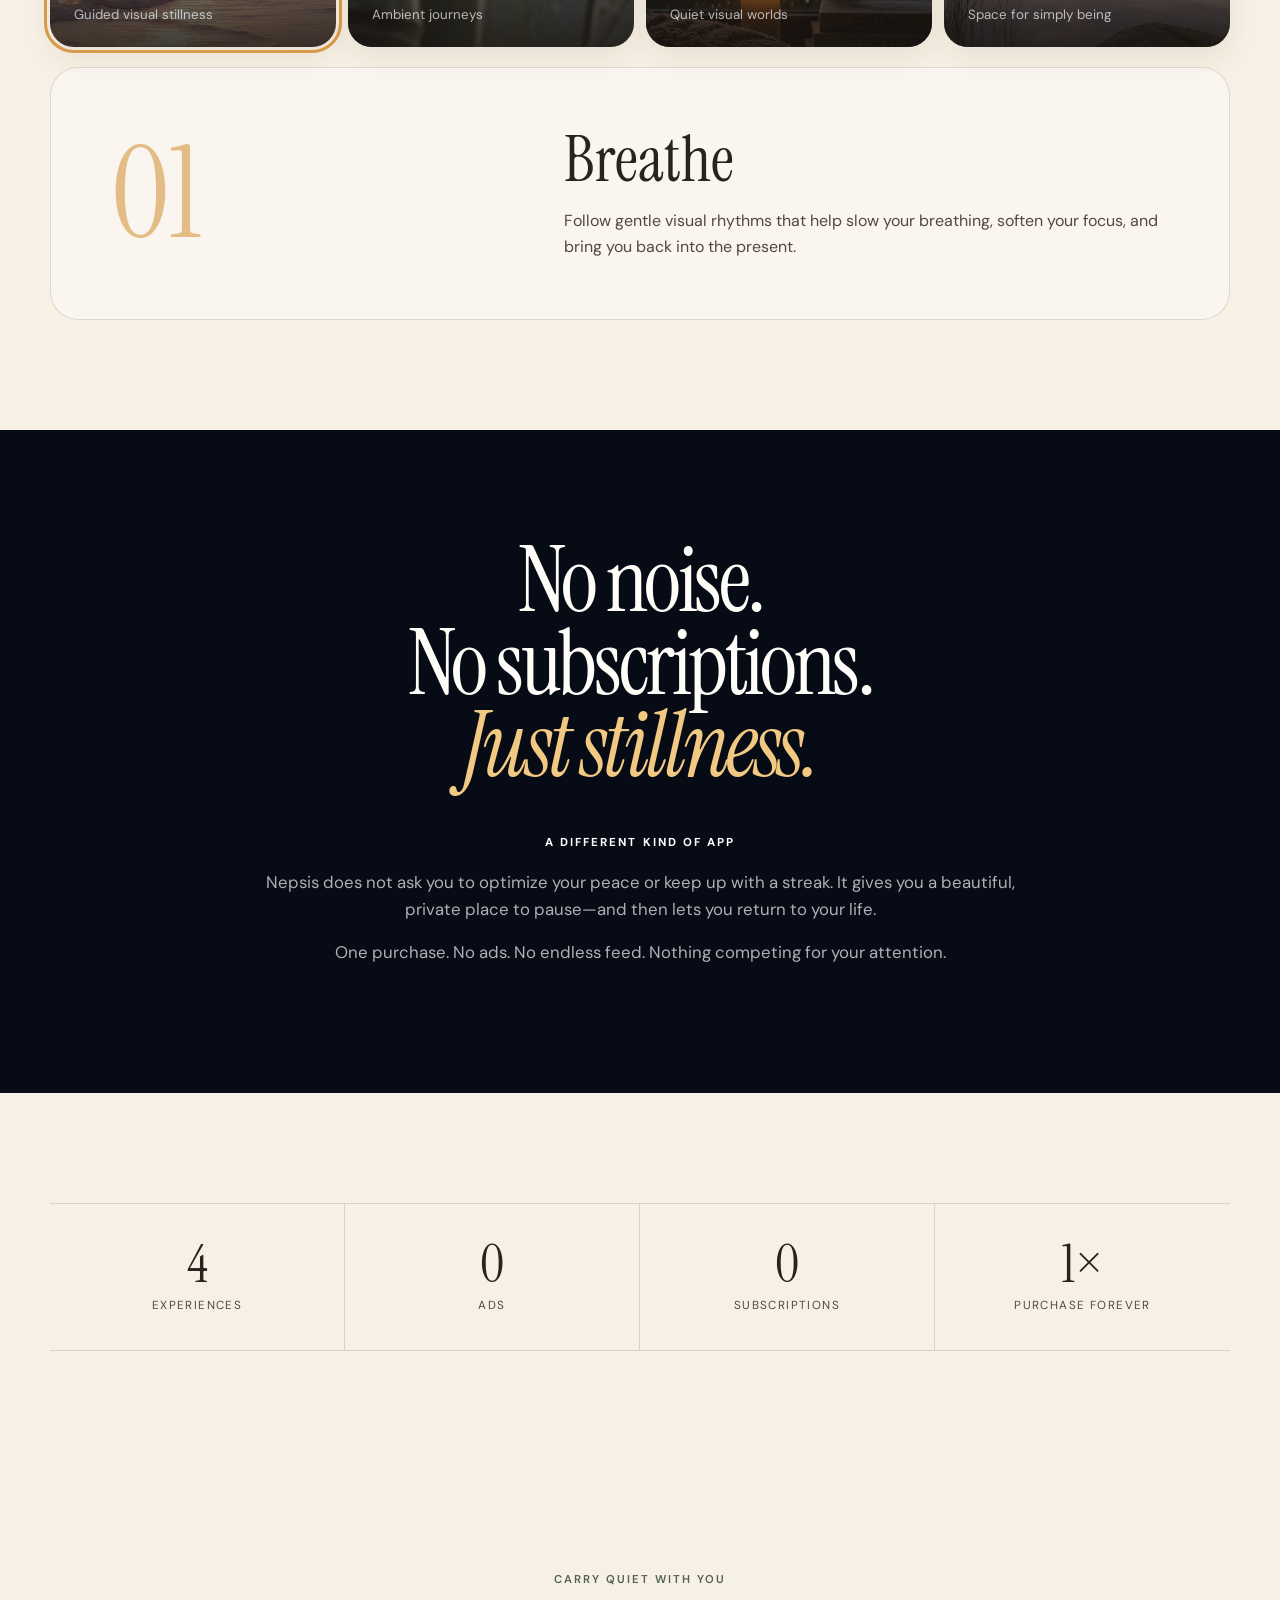
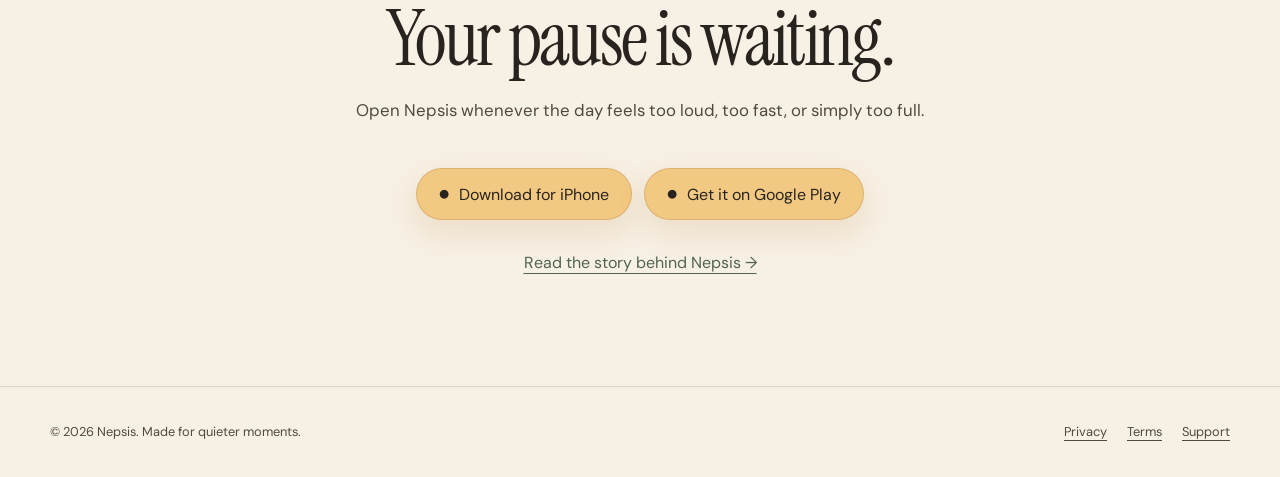
==== commit e6d11baa: "Update index.html" ====
--- a/index.html
+++ b/index.html
@@ -940,7 +940,7 @@
       <p class="section-intro">Open Nepsis whenever the day feels too loud, too fast, or simply too full.</p>
       <div class="download-actions">
         <a class="button button-dark" href="https://apps.apple.com/us/app/nepsis-space/id6784312699" target="_blank" rel="noopener">Download for iPhone</a>
-        <span class="button coming-soon" aria-label="Android version coming soon">Android — coming soon</span>
+        <a class="button button-dark" href="https://play.google.com/store/apps/details?id=space.nepsis.app" target="_blank" rel="noopener">Get it on Google Play</a>
       </div>
       <a class="book-link" href="/The_App_I_Almost_Didnt_Build%20%283%29.pdf">Read the story behind Nepsis →</a>
     </section>
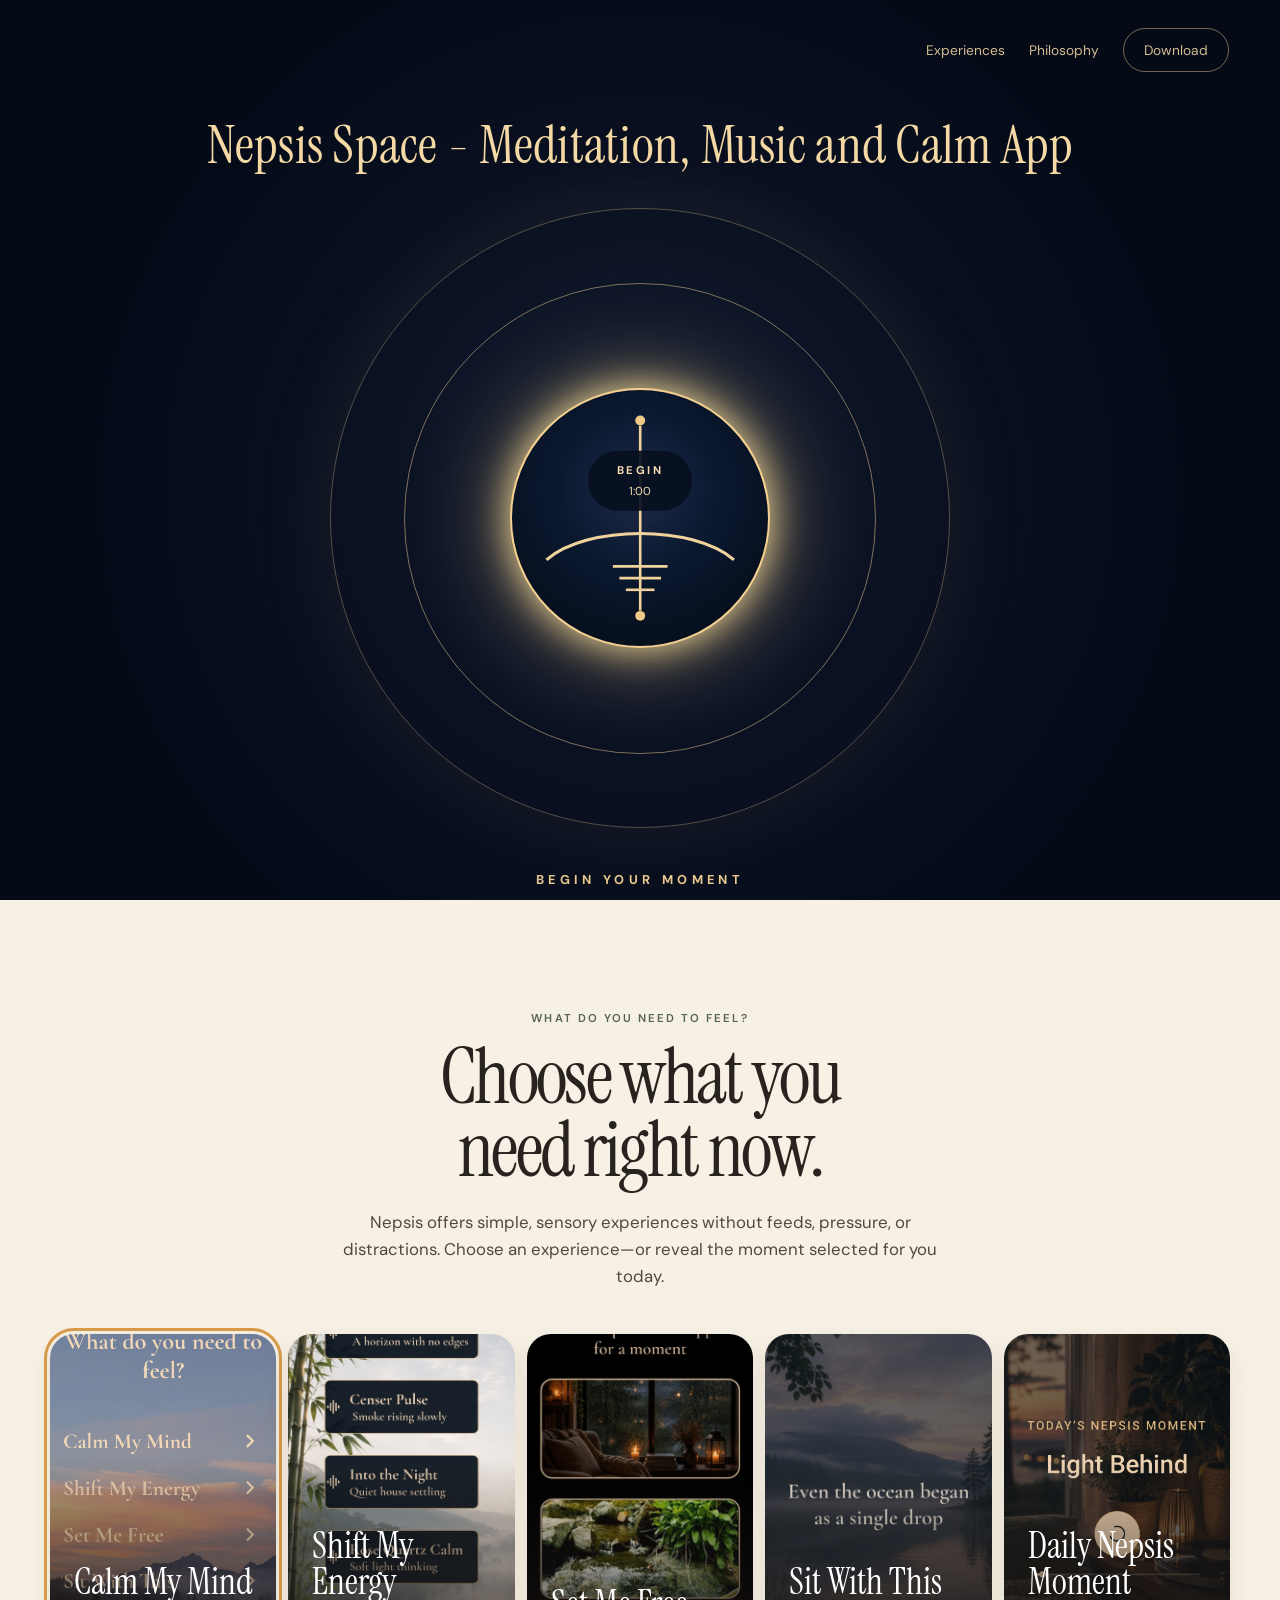
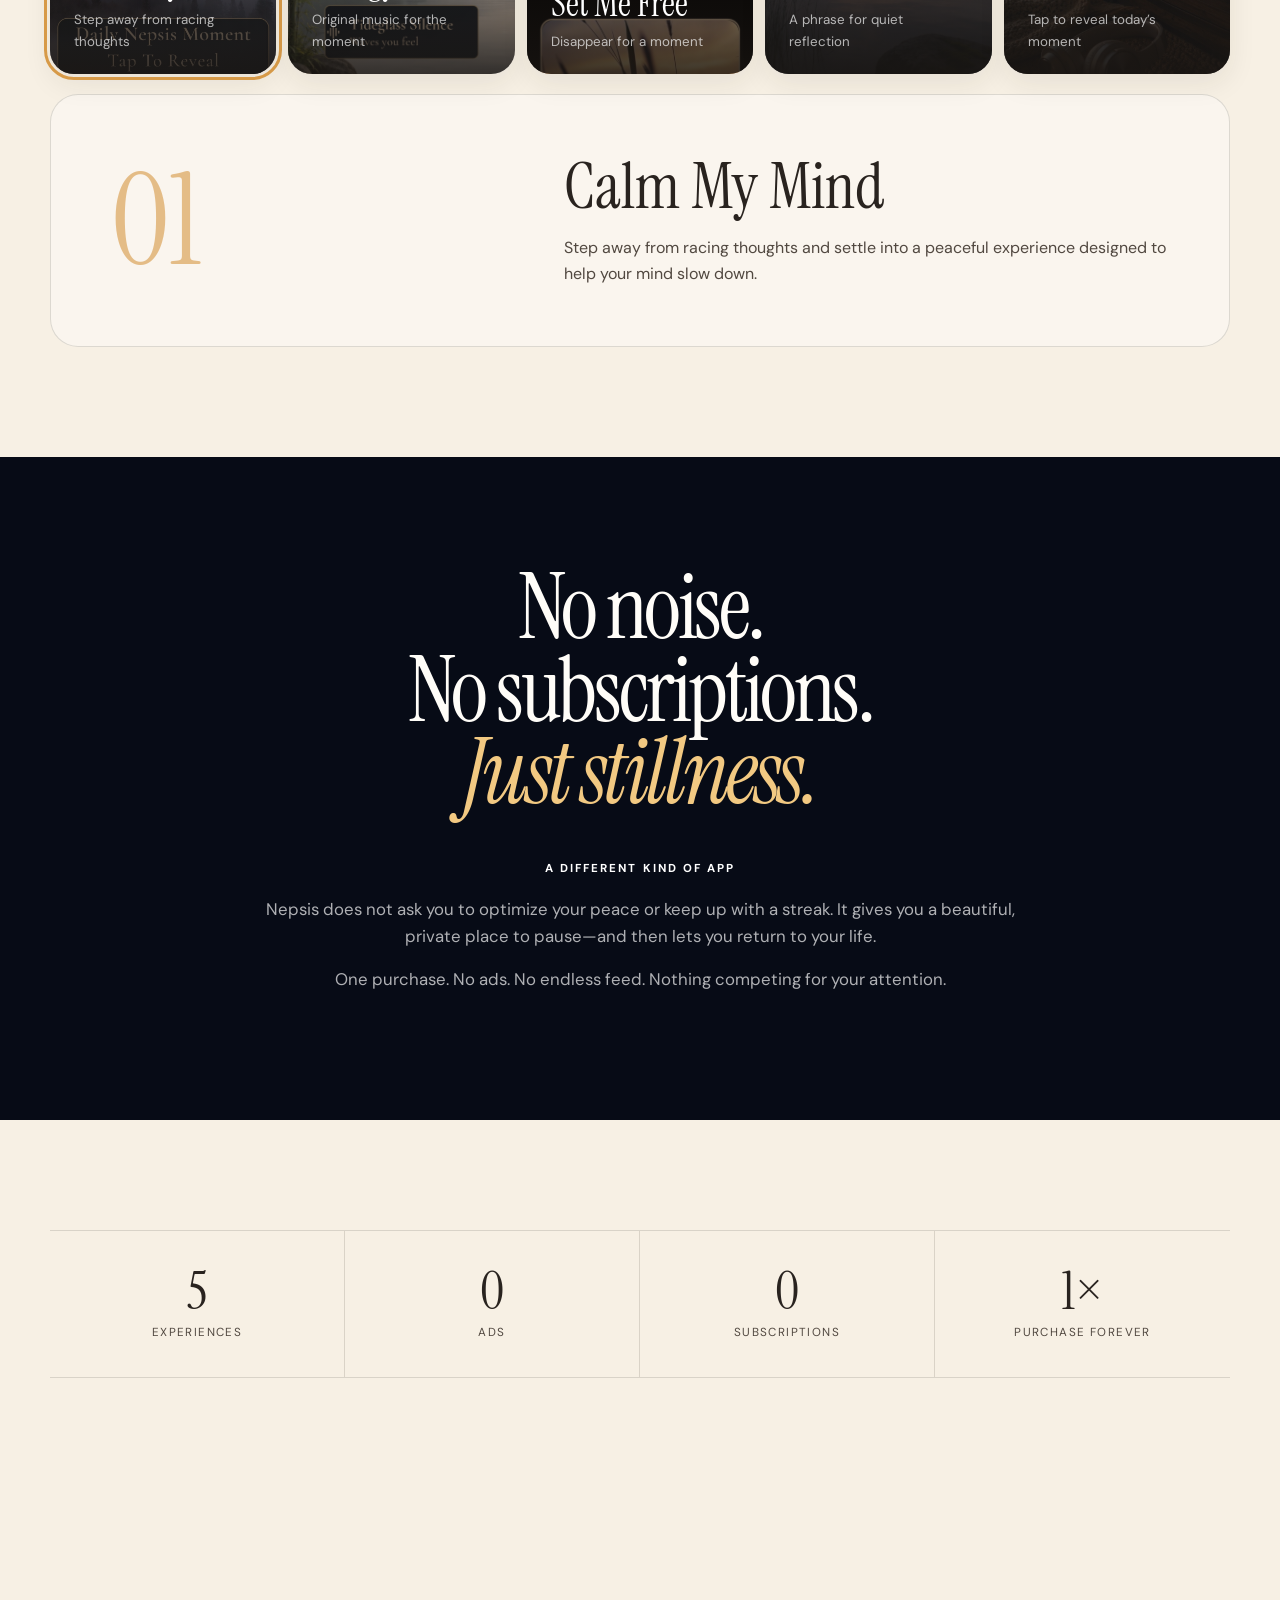
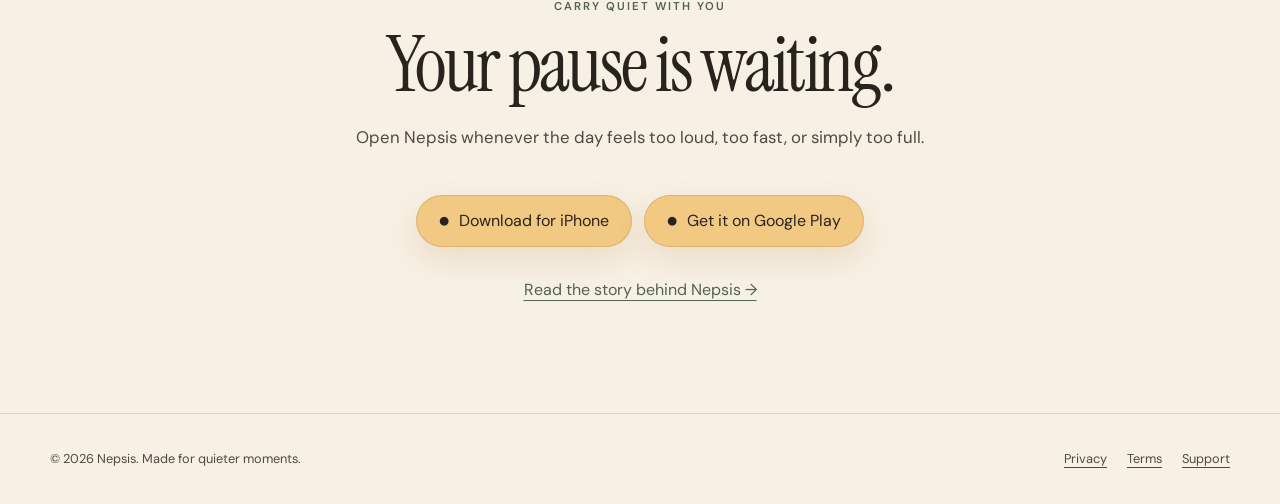
==== commit 4628e059: "Update index.html" ====
--- a/index.html
+++ b/index.html
@@ -4,8 +4,8 @@
   <meta charset="utf-8">
   <meta name="viewport" content="width=device-width, initial-scale=1">
   <meta name="theme-color" content="#050a17">
-  <meta name="description" content="Nepsis Space is a meditation, breathing, and calm app designed as a private place to pause, breathe, and reset.">
-  <title>Nepsis Space — Meditation, Breathing and Calm App</title>
+  <meta name="description" content="Nepsis is a calming wellness and mindfulness app with music, reflective phrases, peaceful escapes, and a new Daily Nepsis Moment.">
+  <title>Nepsis Space — Meditation, Music and Calm App</title>
 
   <link rel="preconnect" href="https://fonts.googleapis.com">
   <link rel="preconnect" href="https://fonts.gstatic.com" crossorigin>
@@ -359,7 +359,7 @@
 
     .experience-tabs {
       display: grid;
-      grid-template-columns: repeat(4, 1fr);
+      grid-template-columns: repeat(5, 1fr);
       gap: 12px;
     }
     #experiences > .section-kicker,
@@ -391,6 +391,13 @@
   .card-listen{ background-image:url('[data-uri]'); }
   .card-escape{ background-image:url('[data-uri]'); }
   .card-between{ background-image:url('[data-uri]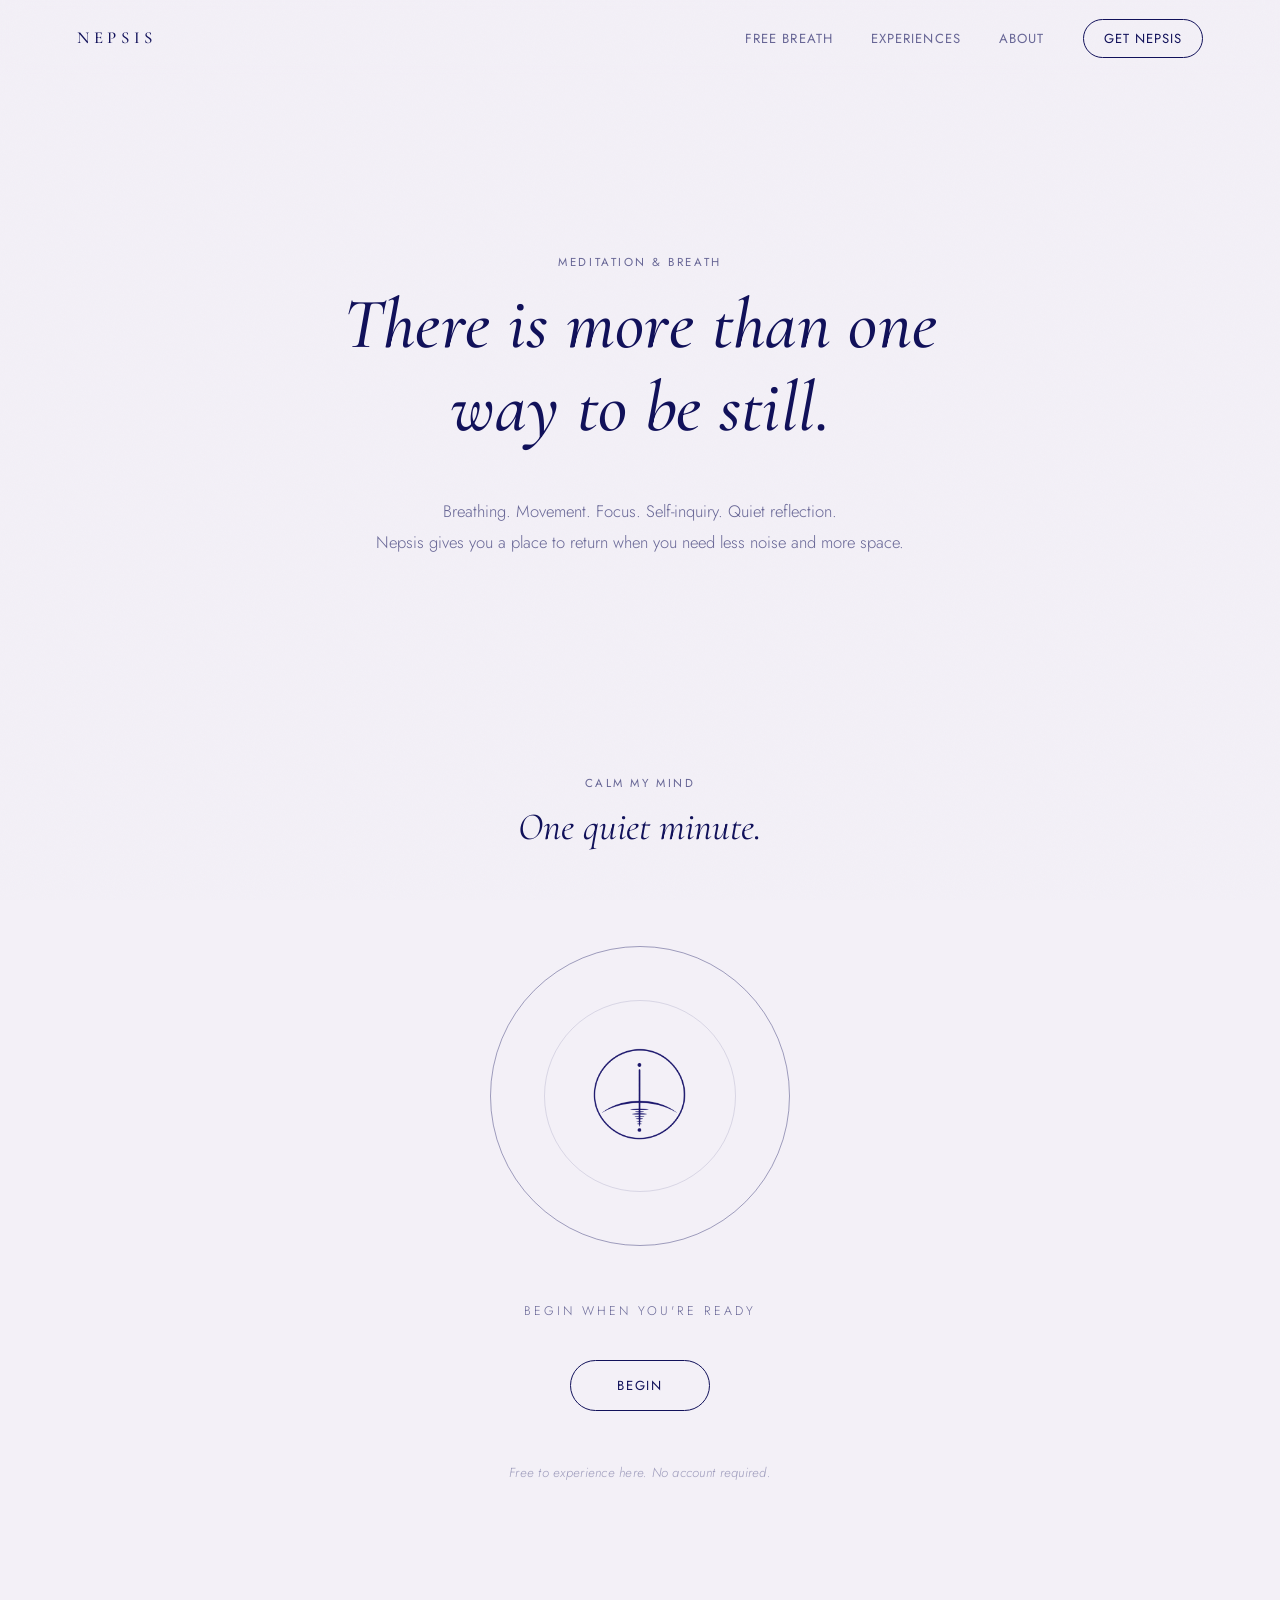
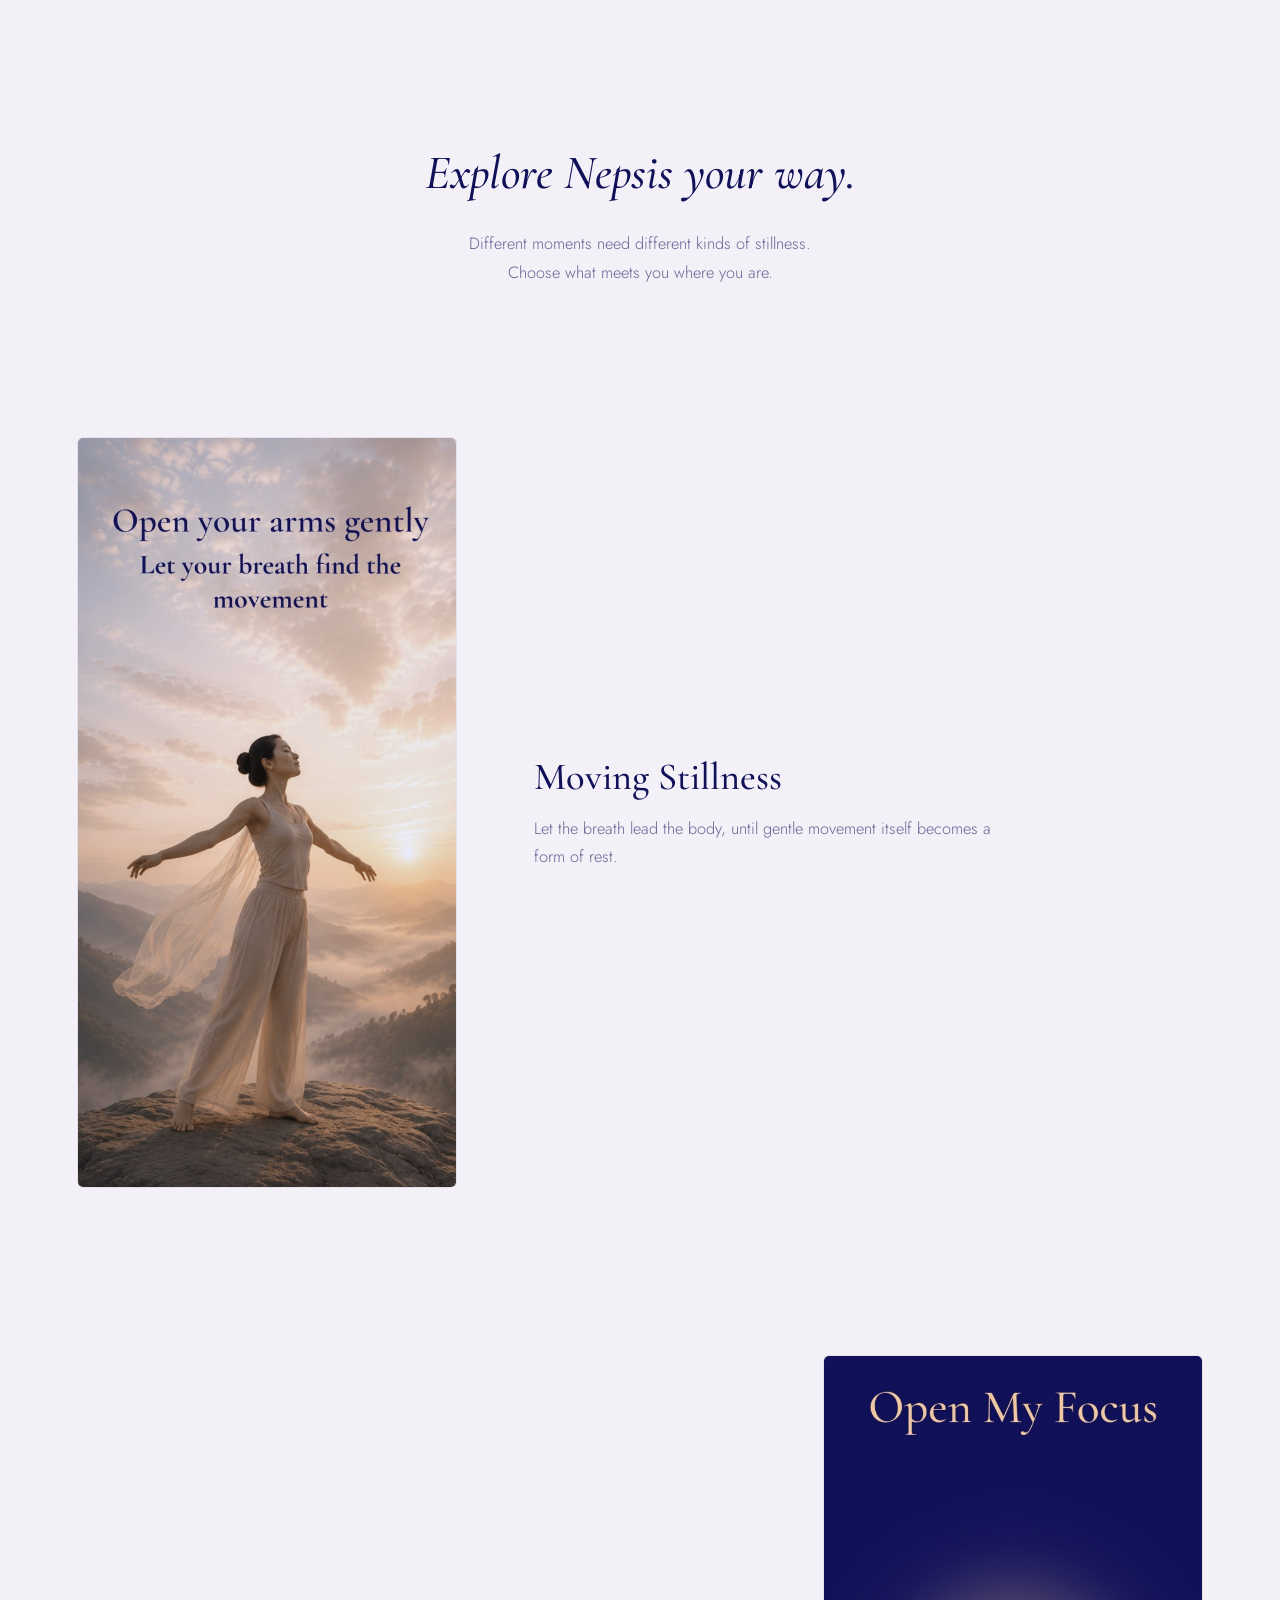
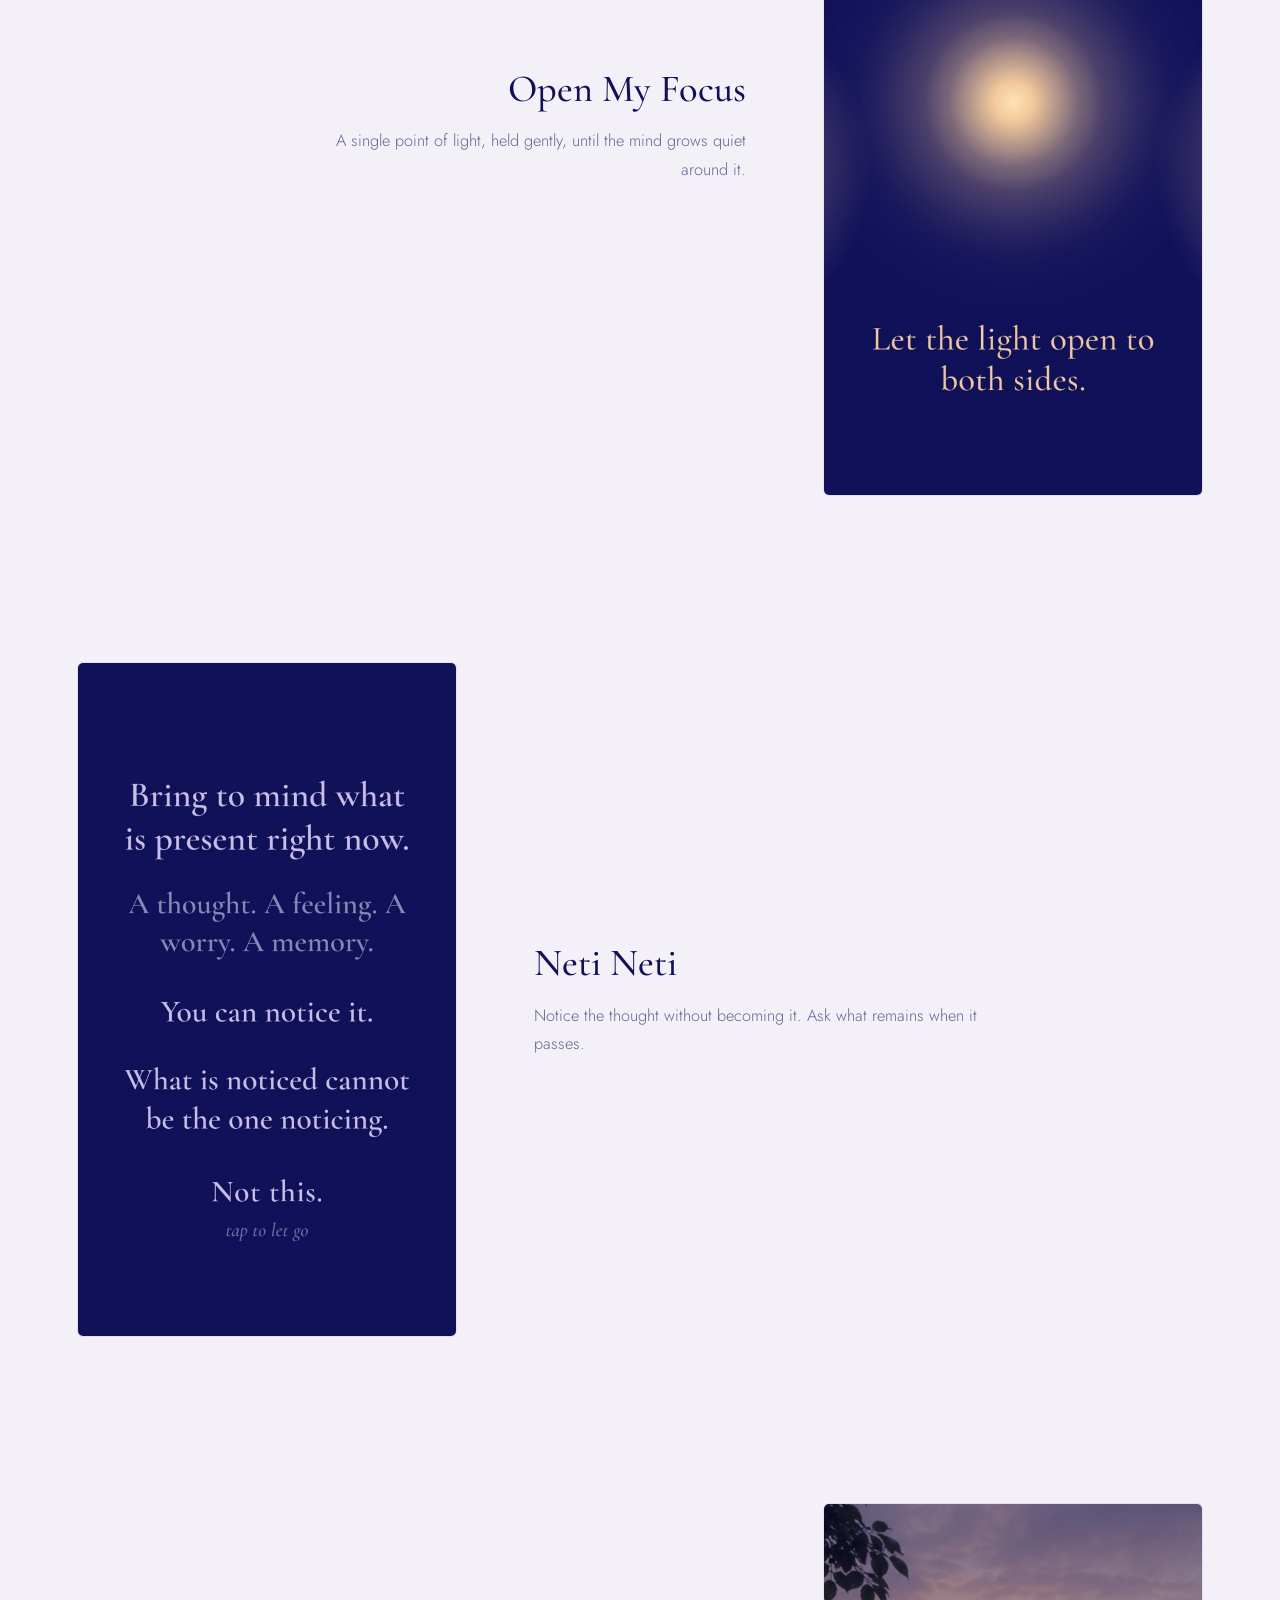
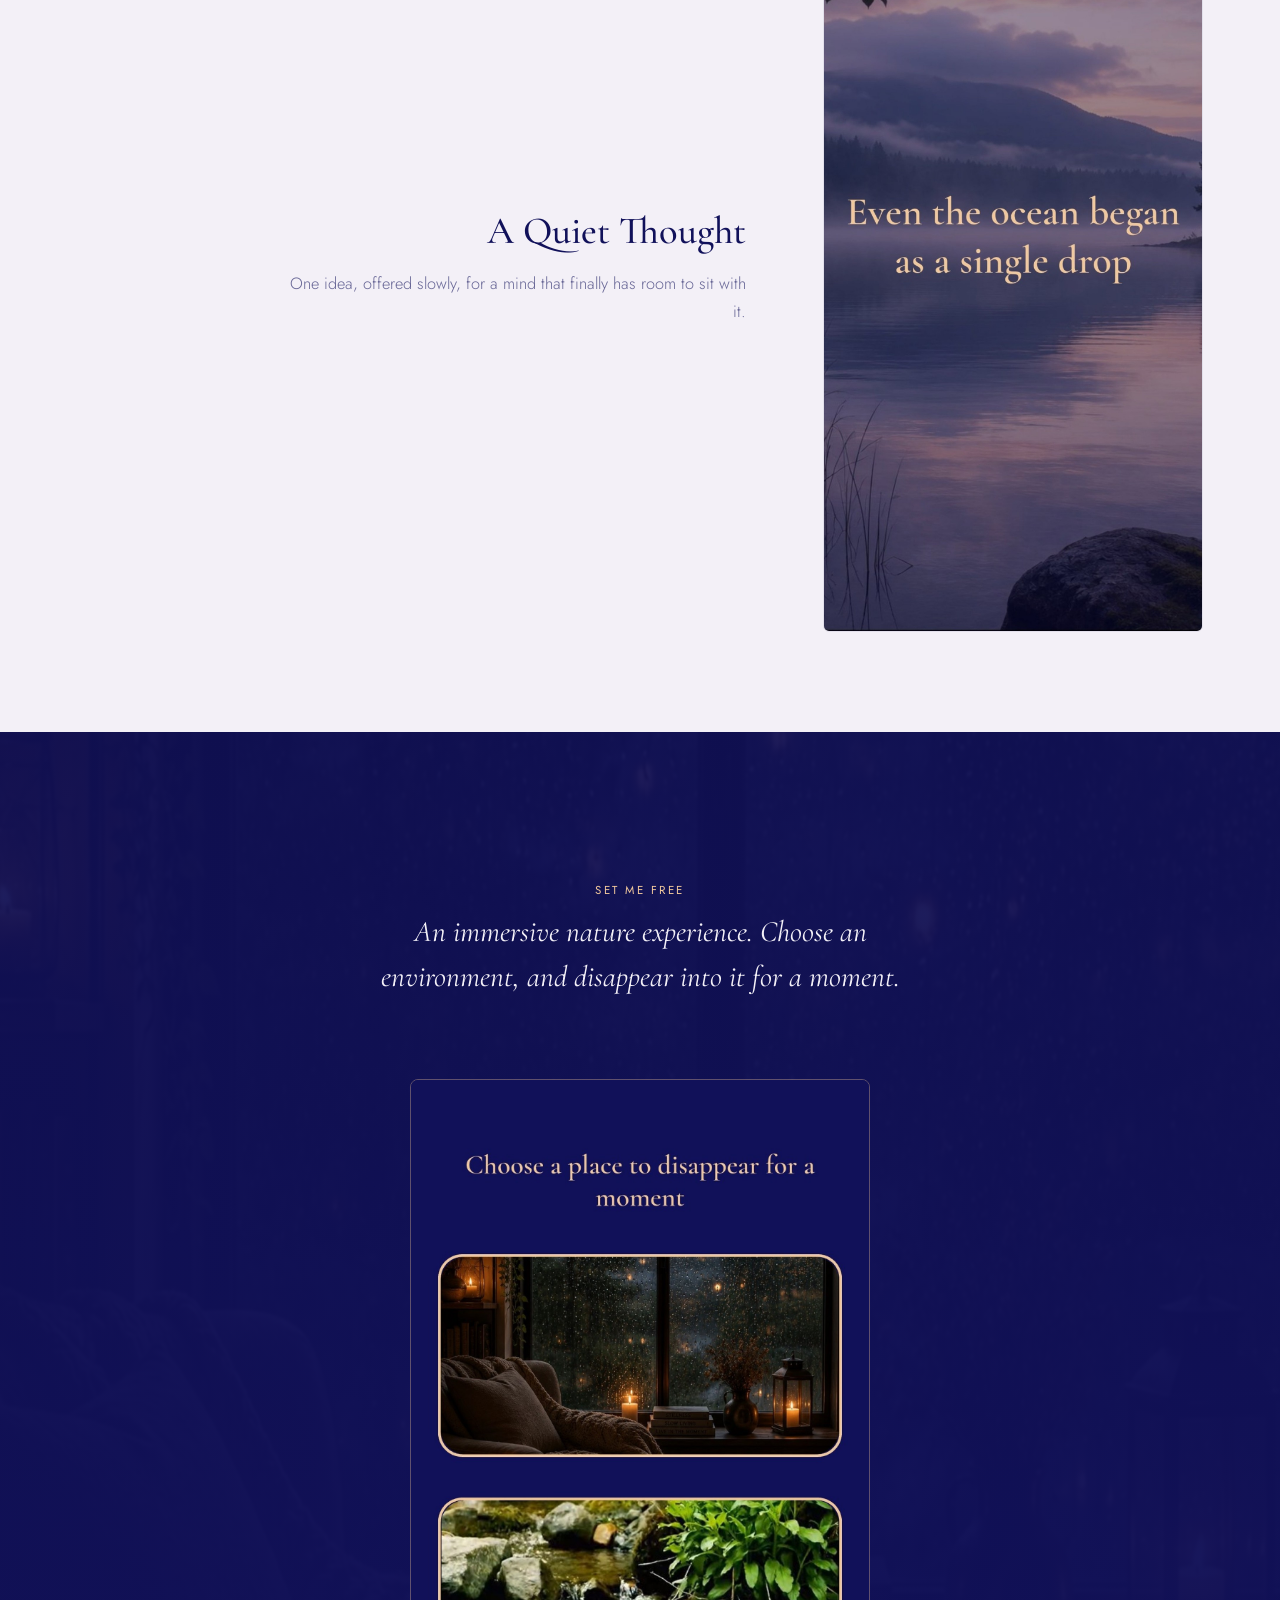
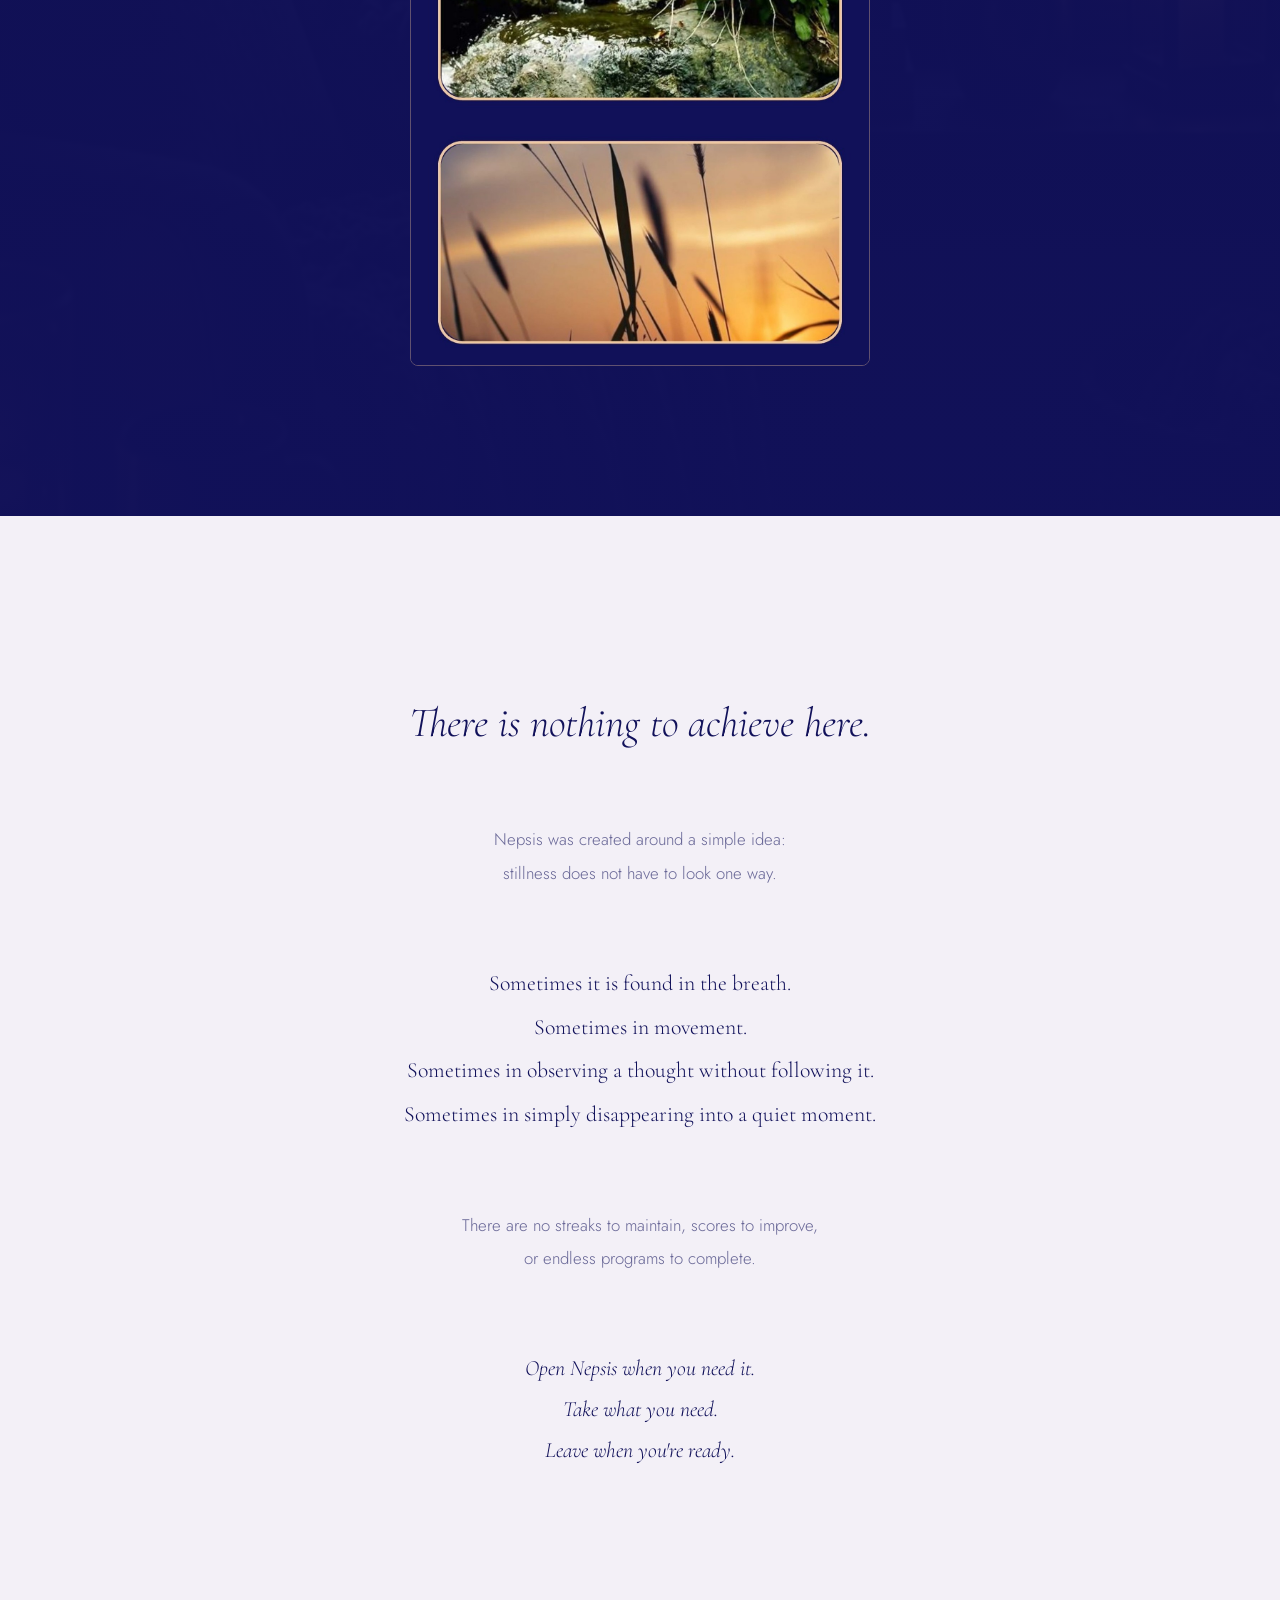
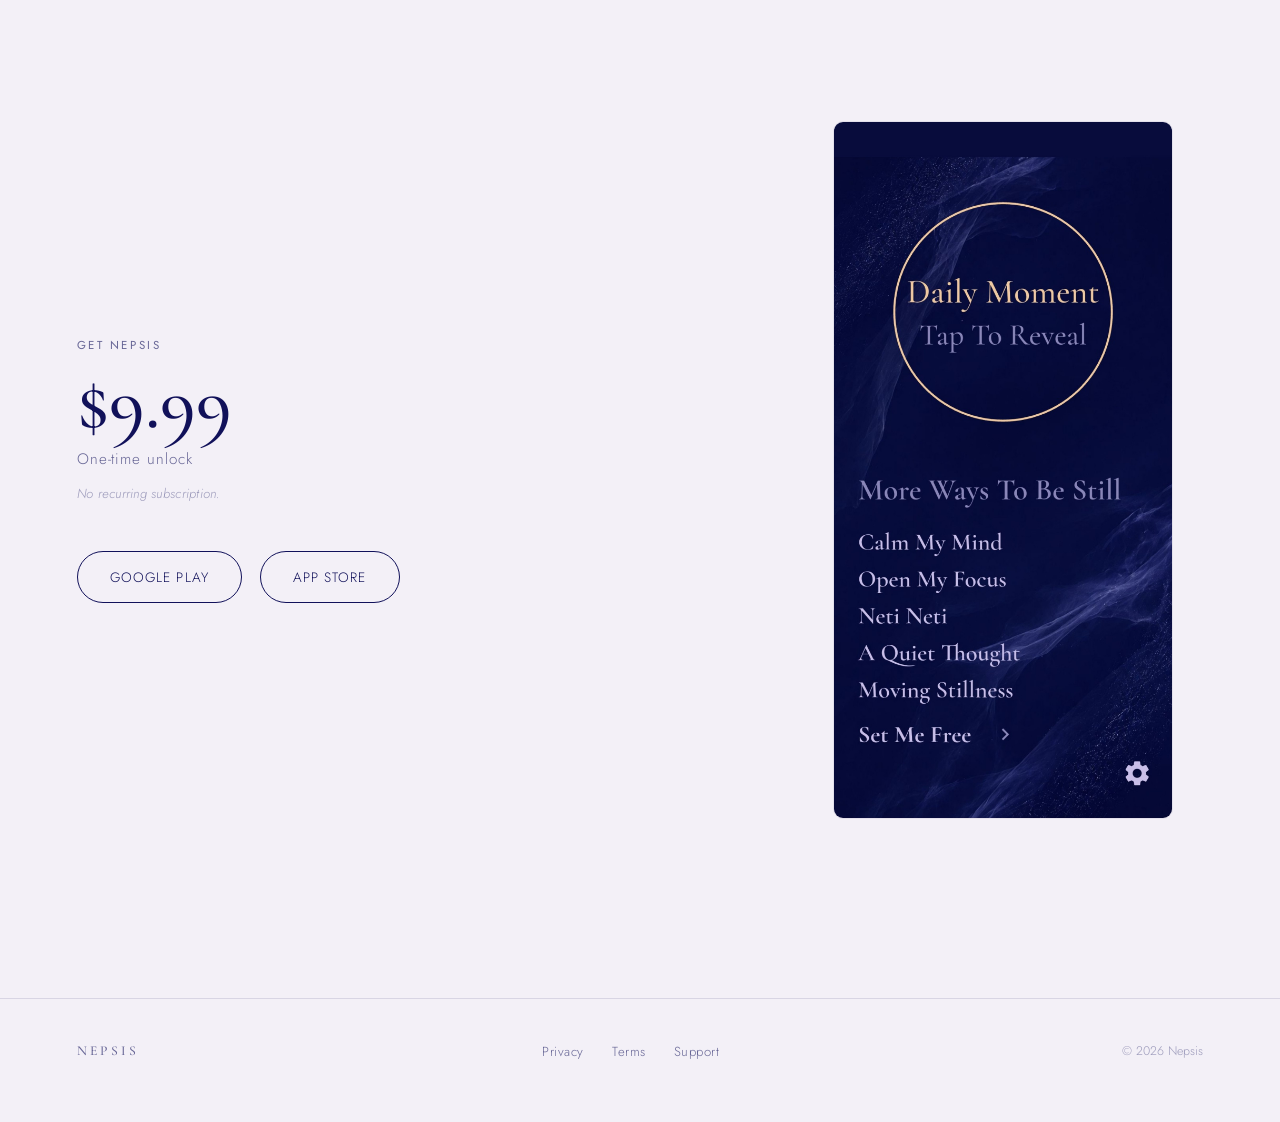
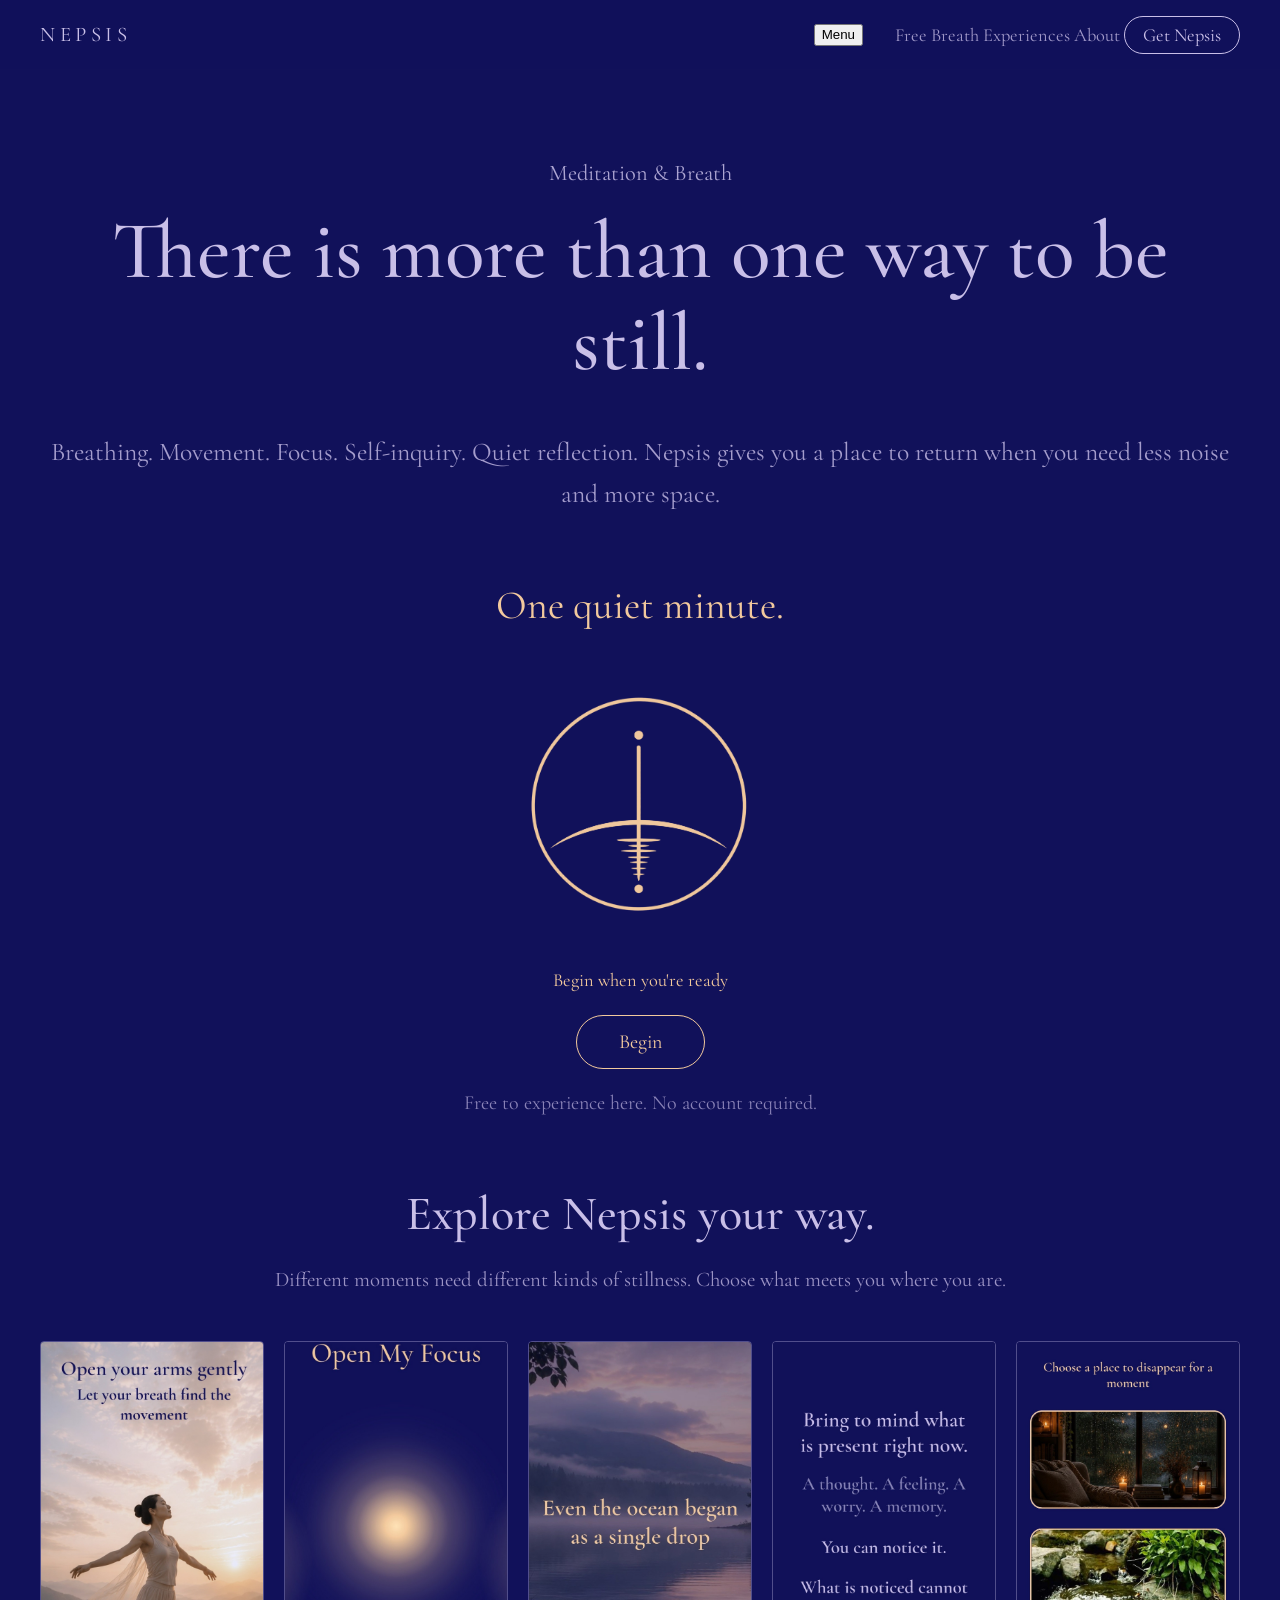
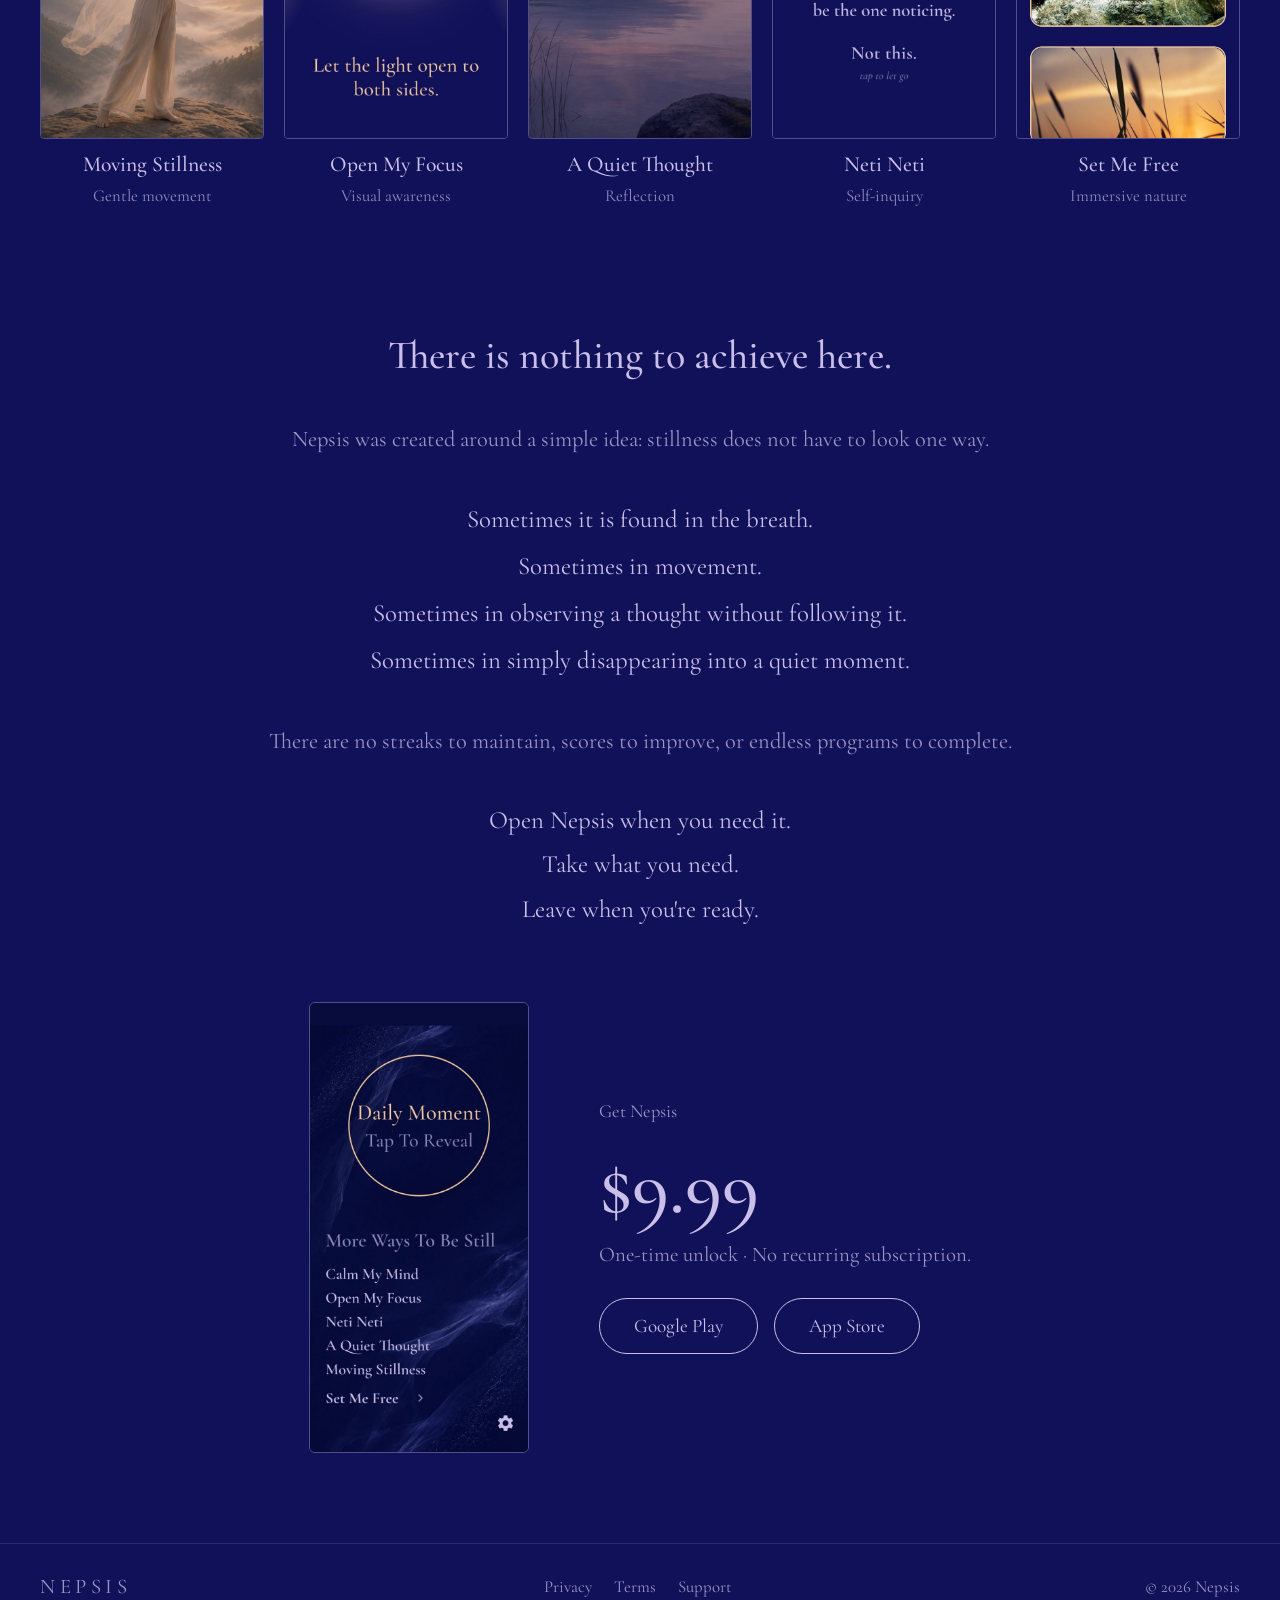
